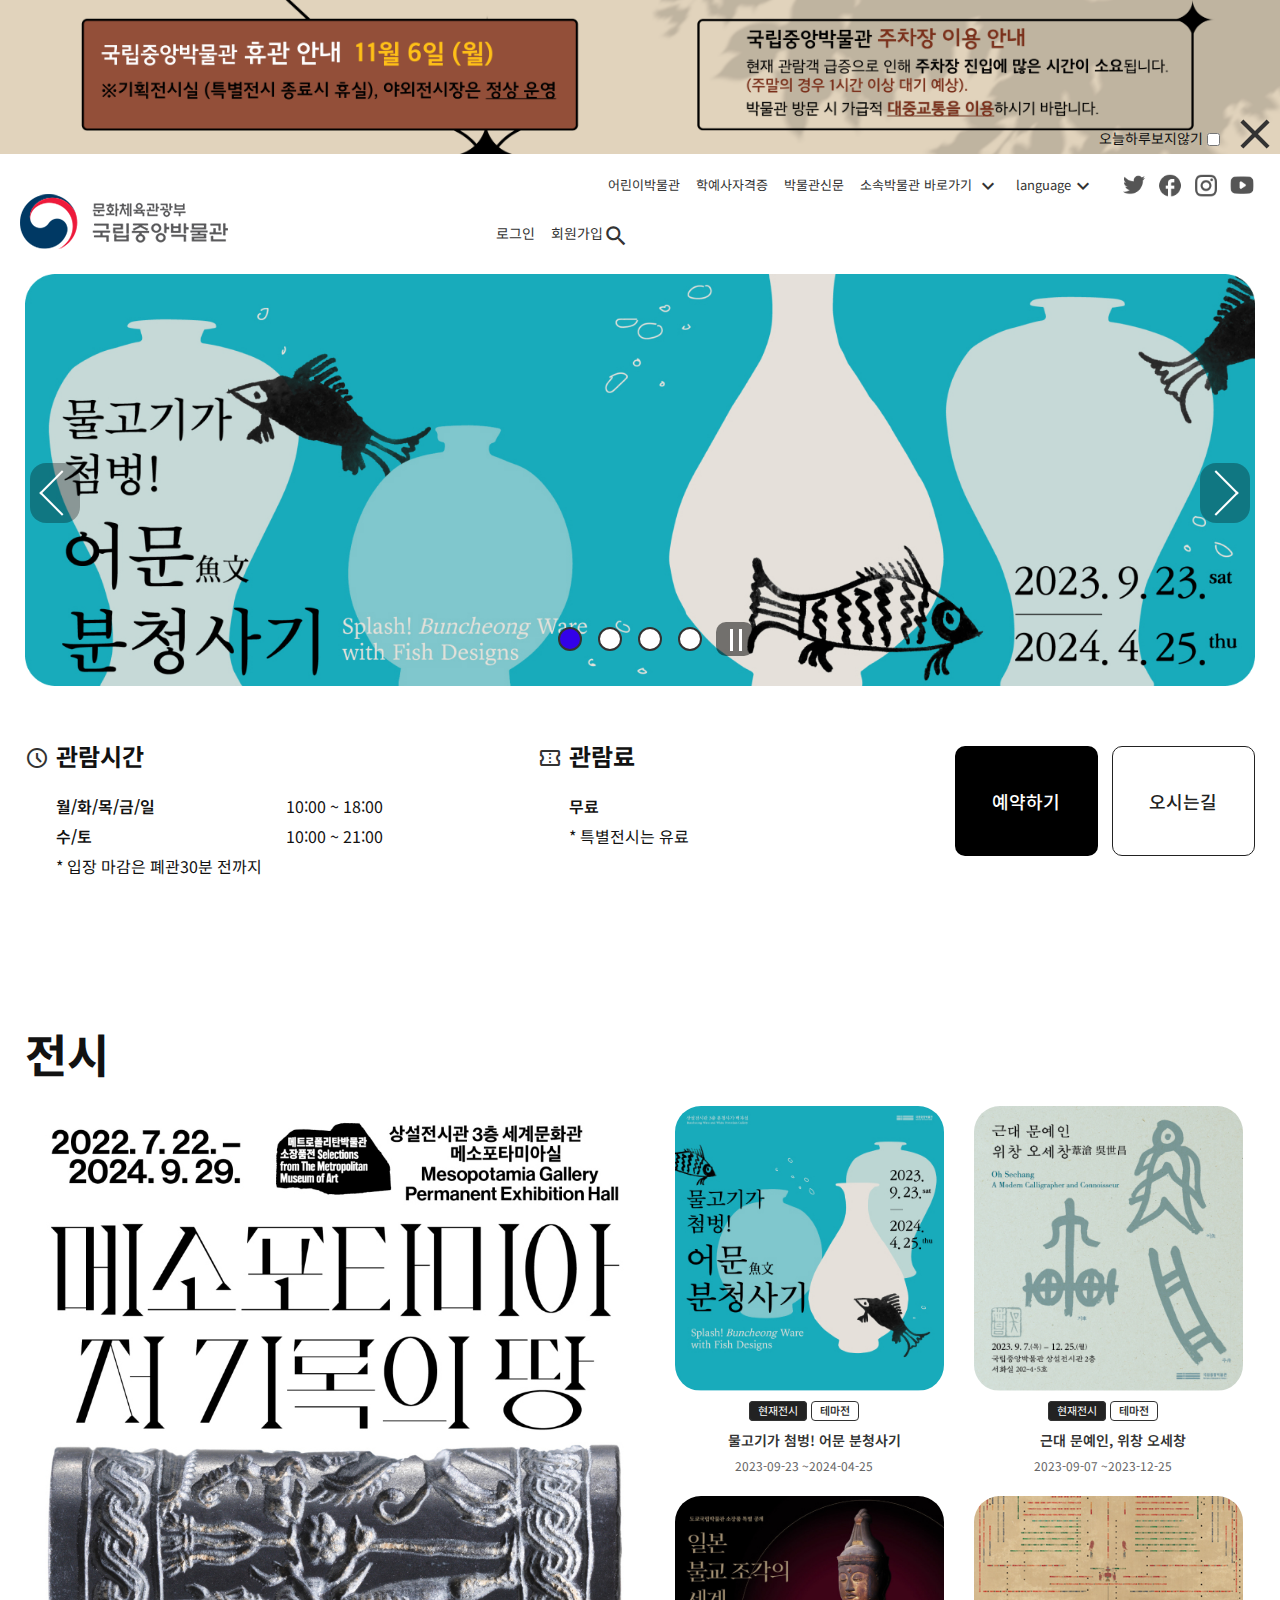
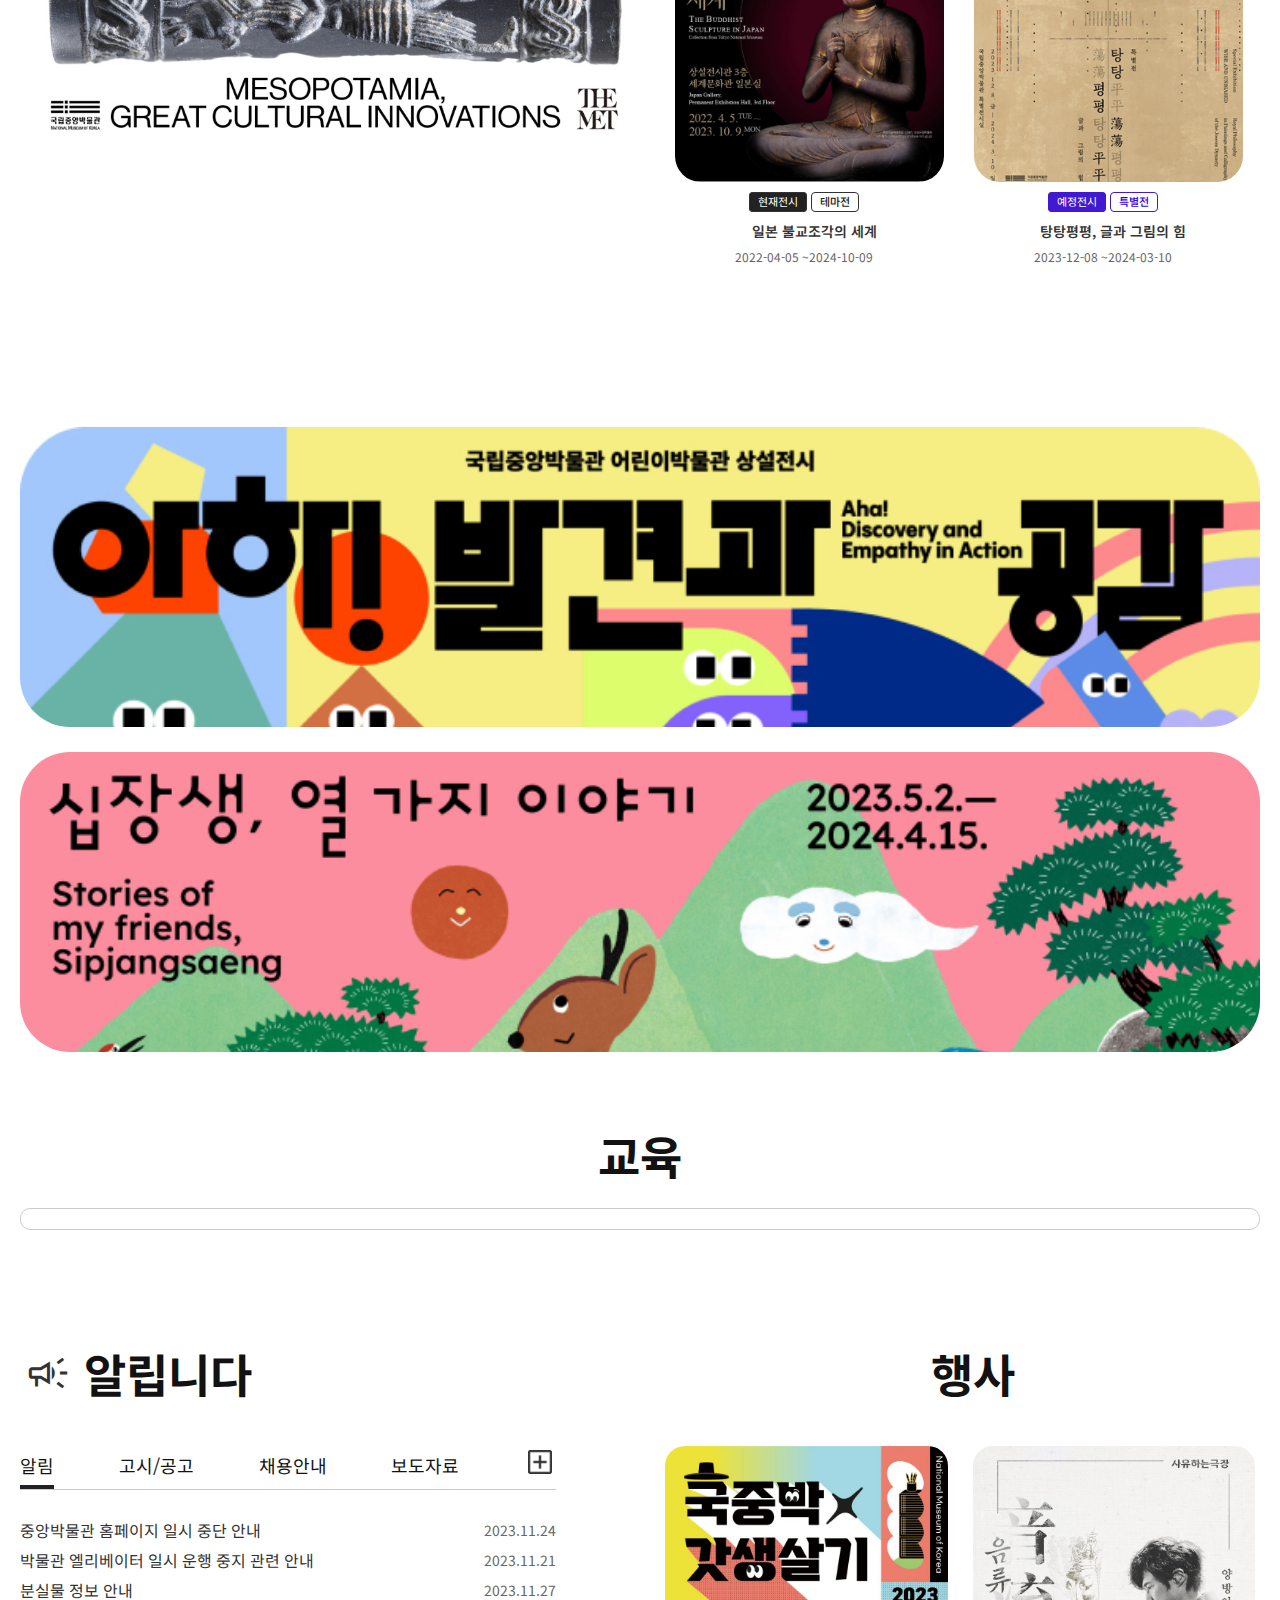
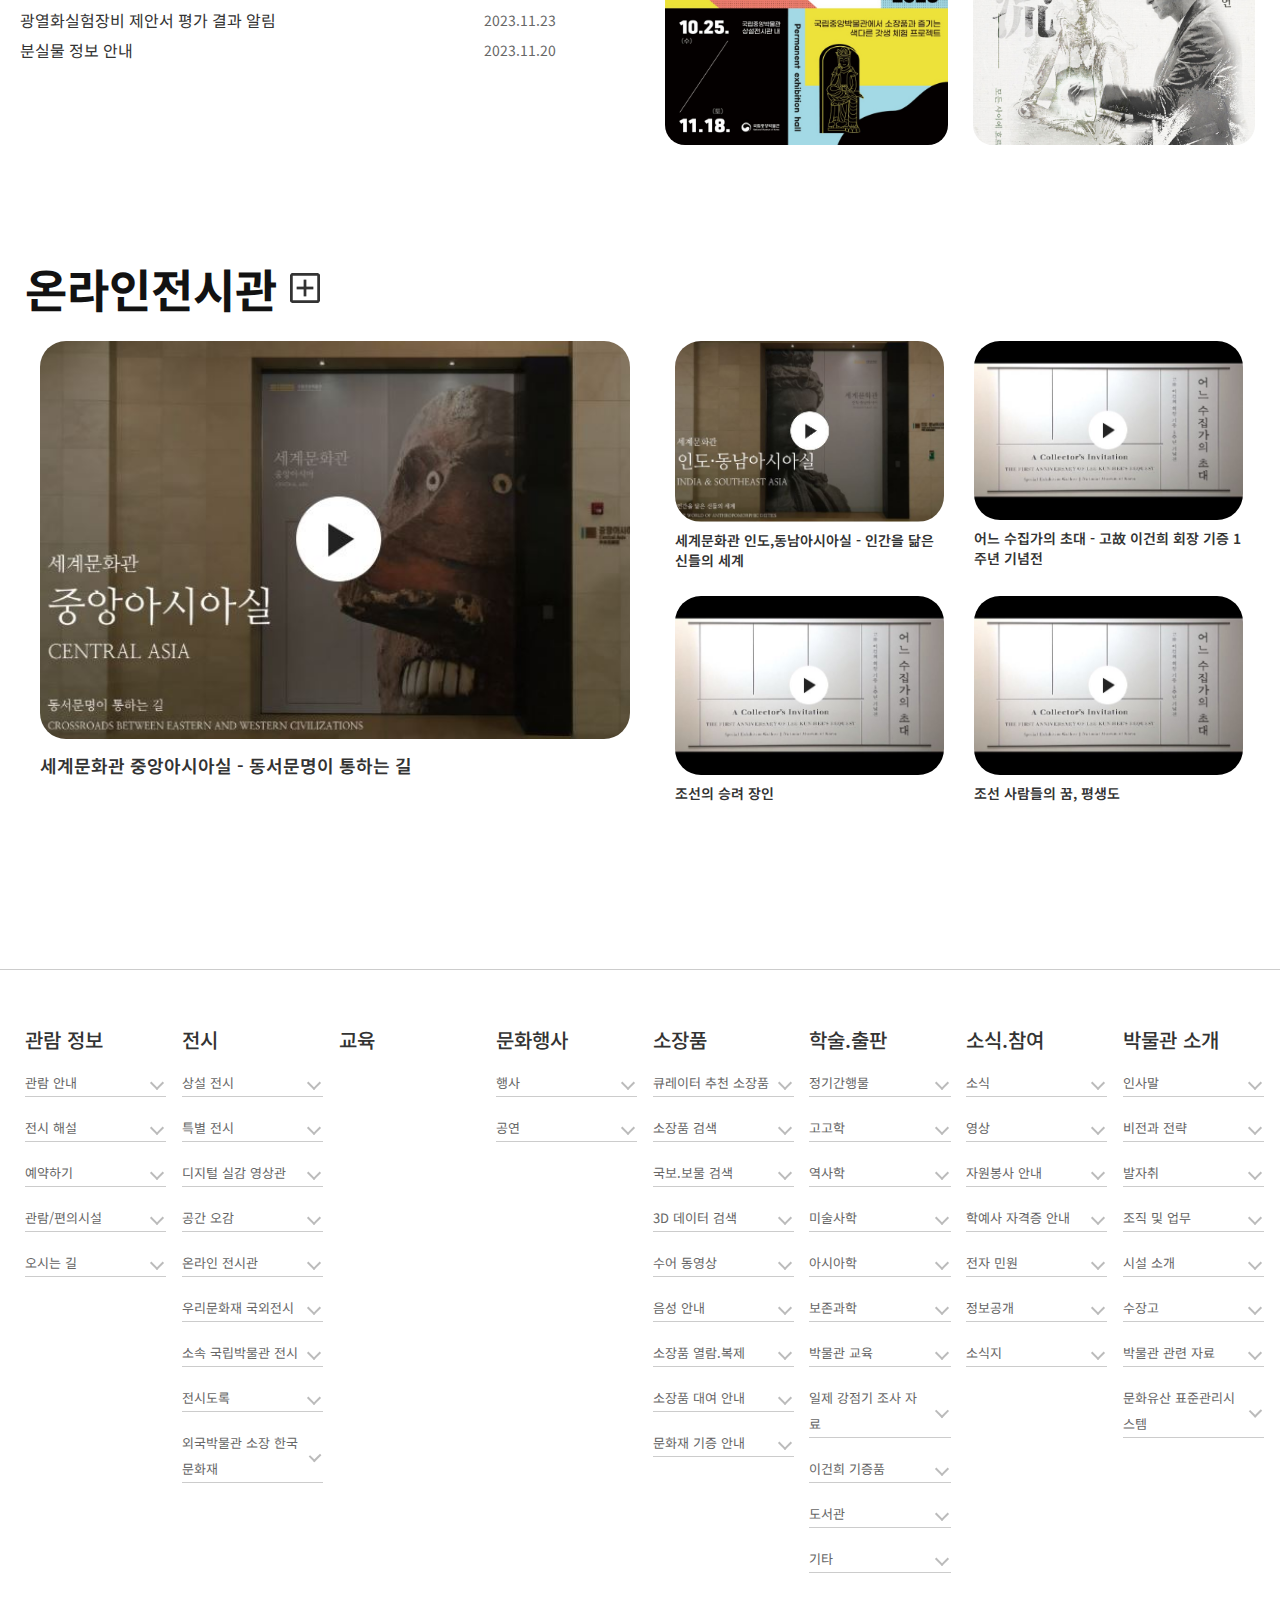
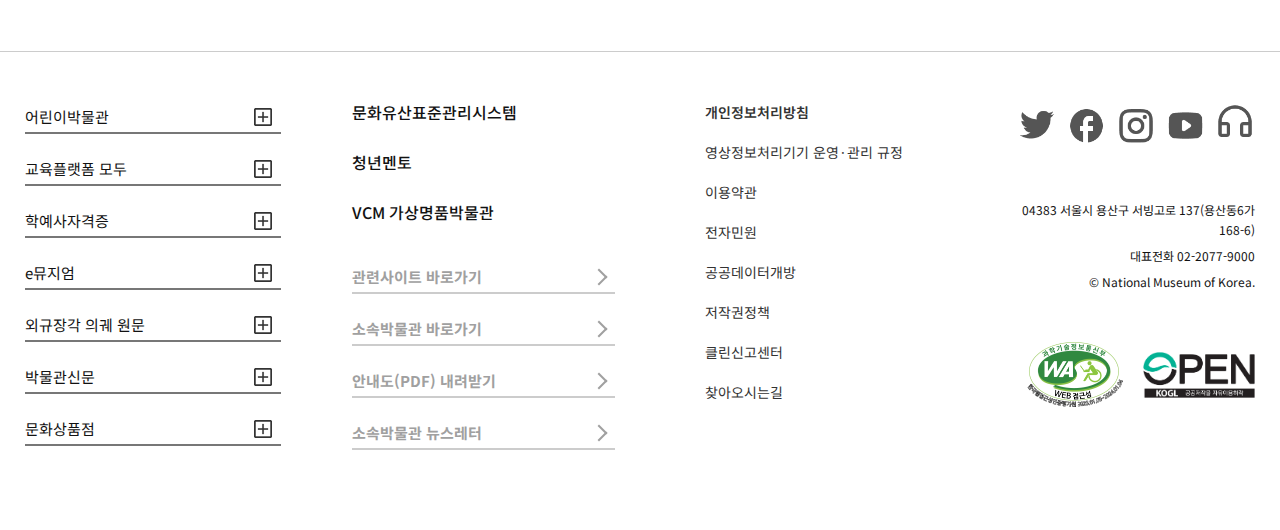
==== index.html @ 32ac2783 "Start project" ====
<!DOCTYPE html>
<html lang="ko">
<head>
    <meta charset="UTF-8">
    <meta name="viewport" content="width=device-width, initial-scale=1.0">
    <title>국립중앙박물관</title>
    <link rel="preconnect" href="https://fonts.googleapis.com">
    <link rel="preconnect" href="https://fonts.gstatic.com" crossorigin>
    <link href="https://fonts.googleapis.com/css2?family=Noto+Sans+KR:wght@400;500;600;700;800&display=swap" rel="stylesheet">
    <link href="https://fonts.googleapis.com/css?family=Material+Icons|Material+Icons+Outlined|Material+Icons+Two+Tone|Material+Icons+Round|Material+Icons+Sharp" rel="stylesheet">
    <link rel="stylesheet" href="https://fonts.googleapis.com/css2?family=Material+Symbols+Outlined:opsz,wght,FILL,GRAD@20..48,100..700,0..1,-50..200" />
    <link rel="stylesheet" href="css/base.css">
    <link rel="stylesheet" href="css/slick.css">
    <link rel="stylesheet" href="css/main.css">
</head>
<body>
    <div id="wrap">
        <section id="topBn">
            <div class="topBnIn">
                <div class="tbImg">
                    <p class="mo"><img src="img/Topbn_m.jpg" alt=""></p>
                    <p class="pc"><img src="img/topbn_web.png" alt=""></p>
                </div>
                <div class="tbClose">
                    <div class="check">
                        <label for="nomore">오늘하루보지않기</label>
                        <input type="checkbox" id="nomore">
                    </div>
                    <p class="material-icons">close</p>
                </div>
            </div>
        </section>
        <header id="header">
            <section class="subgnb">
                <div class="submenu">
                    <div><a href="">어린이박물관</a></div>
                    <div><a href="">학예사자격증</a></div>
                    <div><a href="">박물관신문</a></div>
                    <div><a href="">소속박물관 바로가기
                        <span class="material-icons">expand_more</span></a></div>
                    <div><a href="">language<span class="material-icons">expand_more</span></a></div>
                    <div class="h_sns">
                        <p class="twit">twitter</p>
                        <p class="face">facebook</p>
                        <p class="insta">instagram</p>
                        <p class="you">youtube</p>
                    </div>
                </div>
            </section>
            <section class="head1">
                <div class="h_logo"><a href="">문화체육관광부 국립중앙박물관</a></div>
                <div class="h1_right">
                    <nav class="gnb">
                        <div class="gnb_in"></div>
                    </nav>
                    <div class="member">
                        <p class="logIn"><a href="">로그인</a></p>
                        <p class="signIn"><a href="">회원가입</a></p>
                    </div>
                    <div class="h_search">
                        <p class="material-icons">search</p>
                    </div>
                    <div class="allMenu"><p class="material-icons">menu</p></div>
                    <div id="mo_side">
                        <div class="mo_side_in">
                            <div class="mo_side_row1">
                                <div class="mo_side_lang">
                                    <div class="lang">Language</div>
                                    <div class="langList">
                                        <p class="en">English</p>
                                        <p class="jp">日本語</p>
                                        <p class="ch">中文</p>
                                    </div>
                                </div>
                                <div class="mo_side_close"><p class="material-icons">close</p></div>
                            </div>
                            
                            <div class="mo_side_login">
                                <div class="login"><a href="">로그인</a></div>
                                <div>
                                    <p class="signUp"><a href="">회원가입</a></p>
                                    <p class="reserve"><a href="">예약하기</a></p>
                                </div>
                            </div>
                            <div class="mo_side_quick">
                                <ul>
                                    <li><a href=""><span class="material-symbols-outlined">
                                        qr_code_scanner
                                        </span>예약현황</a></li>
                                    <li><a href=""><span class="material-symbols-outlined">
                                        location_on
                                        </span>오시는길</a></li>
                                    <li><a href=""><span class="material-symbols-outlined">
                                        wc
                                        </span>편의시설</a></li>
                                    <li><a href=""><span class="material-symbols-outlined">
                                        picture_as_pdf
                                        </span>안내도(PDF) 내려받기</a></li>
                                    <li><a href=""><span class="material-symbols-outlined">
                                        child_care
                                        </span>어린이박물관</a></li>
                                </ul>
                            </div>
                            <div class="mo_side_gnb"></div>
                        </div>
                    </div>
                </div>
            </section>
        </header>
        <main id="main">
            <section class="main1">
                <div class="mainslide_wrap">
                    <div class="mainslide">
                        <div class="msPhoto">
                            <p class="pc"><img src="img/mainslide_pc.jpg" alt=""></p>
                            <p class="mo"><img src="img/mainslide_m.jpg" alt=""></p>
                        </div>
                    </div>
                    <div class="mainslide">
                        <div class="msPhoto">
                            <p class="pc"><img src="img/mainslide_pc.jpg" alt=""></p>
                            <p class="mo"><img src="img/mainslide2_m.jpg" alt=""></p>
                        </div>
                    </div>
                    <div class="mainslide">
                        <div class="msPhoto">
                            <p class="pc"><img src="img/mainslide_pc.jpg" alt=""></p>
                            <p class="mo"><img src="img/mainslide3_m.jpg" alt=""></p>
                        </div>
                    </div>
                    <div class="mainslide">
                        <div class="msPhoto">
                            <p class="pc"><img src="img/mainslide_pc.jpg" alt=""></p>
                            <p class="mo"><img src="img/mainslide4_m.jpg" alt=""></p>
                        </div>
                    </div>
                </div>
                <div class="arrow">
                    <p class="ms_prev"></p>
                    <p class="ms_next"></p>
                </div>
                <div class="ms_btn">
                    <div class="msdots"></div>
                    <p class="play"><span class="hide">play</span></p>
                    <p class="stop"><span class="hide">stop</span></p>
                </div>
            </section>
            <section class="main2">
                 <div class="m2In">
                    <div class="m2txt">
                        <div class="m21">
                            <h3><span class="material-symbols-outlined">schedule</span> 관람시간</h3>
                            <div class="m21txt">
                                <div class="time1">
                                    <p class="m2Bold">월/화/목/금/일</p>
                                    <p>10:00 ~ 18:00</p>
                                </div>
                                <div class="time2">
                                    <p class="m2Bold">수/토</p>
                                    <p>10:00 ~ 21:00</p>
                                </div>
                                <div class="time3">
                                    * 입장 마감은 폐관30분 전까지
                                </div>
                            </div>
                        </div>
                        <div class="m22">
                            <h3 class="fee"><span class="material-symbols-outlined">confirmation_number</span> 관람료</h3>
                            <div class="m22txt">
                                <p class="m2Bold">무료</p>
                                <p>* 특별전시는 유료</p></div>
                        </div>
                    </div>
                    <div class="m2Btn">
                        <p class="btnBl">예약하기</p>
                        <p class="btnWh">오시는길</p>
                    </div>
                 </div>
            </section>  
            <section class="main3">
                <div class="m3In">
                    <div class="m3Title titlePager">
                        <h2 class="mainTitle">전시</h2>
                        <div class="mainPager">
                            <p class="prev">이전</p>
                            <p class="stop pause"><span class="hide">stop</span></p>
                            <p class="play"><span class="hide">play</span></p>
                            <p class="next">다음</p>
                        </div>
                    </div>
                    <div class="m3List mainList">
                        <div class="listLeft"><a href="">
                            <p class="listPhoto"><img src="img/main03_1.jpg" alt=""></p>
                            <div class="m3txt">
                                <p class="m3tag">
                                    <span class="bl">현재전시</span>
                                    <span class="wh">테마전</span>
                                </p>
                                <p class="listname">메소포타미아, 저 기록의 땅</p>
                                <p class="date">2022-07-22 ~2024-09-29</p>
                            </div>
                        </a></div>
                        <div class="m3_mo_list slickList">
                            <div class="m3_01"><a href="">
                                <p class="listPhoto"><img src="img/main03_1.jpg" alt=""></p>
                                <div class="m3txt">
                                    <p class="m3tag">
                                        <span class="bl">현재전시</span>
                                        <span class="wh">테마전</span>
                                    </p>
                                    <p class="listname">메소포타미아, 저 기록의 땅</p>
                                    <p class="date">2022-07-22 ~2024-09-29</p>
                                </div>
                            </a></div>
                            <div class="m3_02"><a href="">
                                <p class="listPhoto"><img src="img/main03_2.jpg" alt=""></p>
                                <div class="m3txt">
                                    <p class="m3tag">
                                        <span class="bl">현재전시</span>
                                        <span class="wh">테마전</span></p>
                                    <p class="listname">물고기가 첨벙! 어문 분청사기</p>
                                    <p class="date">2023-09-23 ~2024-04-25</p>
                                </div>
                            </a></div>
                            <div class="m3_03"><a href="">
                                <p class="listPhoto"><img src="img/main03_3.jpg" alt=""></p>
                                <div class="m3txt">
                                    <p class="m3tag">
                                        <span class="bl">현재전시</span>
                                        <span class="wh">테마전</span></p> 
                                    <p class="listname">근대 문예인, 위창 오세창</p>
                                    <p class="date">2023-09-07 ~2023-12-25</p>
                                </div>
                            </a></div>
                            <div class="m3_04"><a href="">
                                <p class="listPhoto"><img src="img/main03_4.jpg" alt=""></p>
                                <div class="m3txt">
                                    <p class="m3tag">
                                        <span class="bl">현재전시</span>
                                        <span class="wh">테마전</span></p> 
                                    <p class="listname">일본 불교조각의 세계</p>
                                    <p class="date">2022-04-05 ~2024-10-09</p>
                                </div>
                            </a></div>
                            <div class="m3_05"><a href="">
                                <p class="listPhoto"><img src="img/main03_5.jpg" alt=""></p>
                                <div class="m3txt">
                                    <p class="m3tag">
                                        <span class="pur">예정전시</span>
                                        <span class="wh_pur">특별전</span></p> 
                                    <p class="listname">탕탕평평, 글과 그림의 힘</p>
                                    <p class="date">2023-12-08 ~2024-03-10</p>
                                </div>
                            </a></div>
                        </div>
                        <div class="webList">
                            <div class="m3_01 list01"><a href="">
                                <p class="listPhoto"><img src="img/main03_1.jpg" alt=""></p>
                                <div class="m3txt">
                                    <p class="m3tag">
                                        <span class="bl">현재전시</span>
                                        <span class="wh">테마전</span>
                                    </p>
                                    <p class="listname">메소포타미아, 저 기록의 땅</p>
                                    <p class="date">2022-07-22 ~2024-09-29</p>
                                </div>
                            </a></div>
                            <div class="m3_02 list02"><a href="">
                                <p class="listPhoto"><img src="img/main03_2.jpg" alt=""></p>
                                <div class="m3txt">
                                    <p class="m3tag">
                                        <span class="bl">현재전시</span>
                                        <span class="wh">테마전</span></p>
                                    <p class="listname">물고기가 첨벙! 어문 분청사기</p>
                                    <p class="date">2023-09-23 ~2024-04-25</p>
                                </div>
                            </a></div>
                            <div class="m3_03 list03"><a href="">
                                <p class="listPhoto"><img src="img/main03_3.jpg" alt=""></p>
                                <div class="m3txt">
                                    <p class="m3tag">
                                        <span class="bl">현재전시</span>
                                        <span class="wh">테마전</span></p> 
                                    <p class="listname">근대 문예인, 위창 오세창</p>
                                    <p class="date">2023-09-07 ~2023-12-25</p>
                                </div>
                            </a></div>
                            <div class="m3_04 list04"><a href="">
                                <p class="listPhoto"><img src="img/main03_4.jpg" alt=""></p>
                                <div class="m3txt">
                                    <p class="m3tag">
                                        <span class="bl">현재전시</span>
                                        <span class="wh">테마전</span></p> 
                                    <p class="listname">일본 불교조각의 세계</p>
                                    <p class="date">2022-04-05 ~2024-10-09</p>
                                </div>
                            </a></div>
                            <div class="m3_05 list05"><a href="">
                                <p class="listPhoto"><img src="img/main03_5.jpg" alt=""></p>
                                <div class="m3txt">
                                    <p class="m3tag">
                                        <span class="pur">예정전시</span>
                                        <span class="wh_pur">특별전</span></p> 
                                    <p class="listname">탕탕평평, 글과 그림의 힘</p>
                                    <p class="date">2023-12-08 ~2024-03-10</p>
                                </div>
                            </a></div>
                        </div>
                    </div>
                </div>
            </section>
            <section class="main4">
                <div class="m4In">
                    <div class="m4Bn">
                        <p class="bn1"><img src="img/main04_bn1.jpg" alt=""></p>
                        <p class="bn2"><img src="img/main04_bn2.jpg" alt=""></p>
                    </div>
                    <div class="m4Edu">
                        <div class="mainTitle">교육</div>
                        <div class="eduPhoto">
                            <p class="mo"><img src="img/main04_edu_m.jpg" alt=""></p>
                            <p class="pc"><img src="img/main04_edu_m.jpg" alt=""></p>
                        </div>
                    </div>
                </div>
            </section>
            <section class="main5">
                <div class="m5In">
                    <div class="m51">
                        <h2 class="mainTitle"><span class="material-symbols-outlined">campaign</span>
                        알립니다</h2>
                        <div class="noti">
                            <div class="m51Cate">
                                <ul>
                                    <li class="cate active">알림</li>
                                    <li class="cate">고시/공고</li>
                                    <li class="cate">채용안내</li>
                                    <li class="cate">보도자료</li>
                                    <li class="more"><a href="">더보기</a></li>
                                </ul>
                            </div>
                            <div class="m51List">
                                <ul>
                                    <li><a href="">
                                        <p class="listTitle">중앙박물관 홈페이지 일시 중단 안내</p>
                                        <p class="date">2023.11.24</p>
                                    </a></li>
                                    <li><a href="">
                                        <p class="listTitle">박물관 엘리베이터 일시 운행 중지 관련 안내</p>
                                        <p class="date">2023.11.21</p>
                                    </a></li>
                                    <li><a href="">
                                        <p class="listTitle">분실물 정보 안내</p>
                                        <p class="date">2023.11.27</p>
                                    </a></li>
                                    <li><a href="">
                                        <p class="listTitle">광열화실험장비 제안서 평가 결과 알림</p>
                                        <p class="date">2023.11.23</p>
                                    </a></li>
                                    <li><a href="">
                                        <p class="listTitle">분실물 정보 안내</p>
                                        <p class="date">2023.11.20</p>
                                    </a></li>
                                </ul>
                            </div>
                        </div>
                    </div>
                    <div class="m52">
                        <h2 class="mainTitle">행사</h2>
                        <div class="m5Event">
                            <p><img src="img/main05_2_1.jpg" alt=""></p>
                            <p class="eventMore"><img src="img/main05_2_2.jpg" alt=""></p>
                        </div>
                    </div>
                </div>
            </section>
            <section class="main6">
                <div class="m6In">
                    <div class="titlePager">
                        <div class="box1">
                            <h2 class="mainTitle">온라인전시관</h2>
                            <div class="more"><a href="">더보기</a></div>
                        </div>
                        <div class="mainPager">
                            <p class="prev">이전</p>
                            <p class="stop pause"><span class="hide">stop</span></p>
                            <p class="play"><span class="hide">play</span></p>
                            <p class="next">다음</p>
                        </div>
                    </div>
                    <div class="mainList">
                        <div class="listLeft"><a href="">
                            <p class="listPhoto"><img src="img/main06_01.jpg" alt=""></p>
                            <div class="m6txt">
                                <p class="listname">세계문화관 중앙아시아실 - 동서문명이 통하는 길</p>
                            </div>
                        </a></div>
                        <div class="slickList">
                            <div class="m6_01 list01"><a href="">
                                <p class="listPhoto"><img src="img/main06_01.jpg" alt=""></p>
                                <div class="m6txt">
                                    <p class="listname">세계문화관 중앙아시아실 - 동서문명이 통하는 길</p>
                                </div>
                            </a></div>
                            <div class="m6_02 list02"><a href="">
                                <p class="listPhoto"><img src="img/main06_02.jpg" alt=""></p>
                                <div class="m6txt">
                                    <p class="listname">세계문화관 인도,동남아시아실 - 인간을 닮은 신들의 세계</p>
                                </div>
                            </a></div>
                            <div class="m6_03 list03"><a href="">
                                <p class="listPhoto"><img src="img/main06_03.jpg" alt=""></p>
                                <div class="m6txt">
                                    <p class="listname">어느 수집가의 초대 - 고故 이건희 회장 기증 1주년 기념전</p>
                                </div>
                            </a></div>
                            <div class="m6_04 list04"><a href="">
                                <p class="listPhoto"><img src="img/main06_03.jpg" alt=""></p>
                                <div class="m6txt">
                                    <p class="listname">조선의 승려 장인</p>
                                </div>
                            </a></div>
                            <div class="m6_05 list05"><a href="">
                                <p class="listPhoto"><img src="img/main06_03.jpg" alt=""></p>
                                <div class="m6txt">
                                    <p class="listname">조선 사람들의 꿈, 평생도</p>
                                </div>
                            </a></div>
                        </div>
                        <div class="webList">
                                <div class="m6_01 list01"><a href="">
                                    <p class="listPhoto"><img src="img/main06_01.jpg" alt=""></p>
                                    <div class="m6txt">
                                        <p class="listname">세계문화관 중앙아시아실 - 동서문명이 통하는 길</p>
                                    </div>
                                </a></div>
                                <div class="m6_02 list02"><a href="">
                                    <p class="listPhoto"><img src="img/main06_02.jpg" alt=""></p>
                                    <div class="m6txt">
                                        <p class="listname">세계문화관 인도,동남아시아실 - 인간을 닮은 신들의 세계</p>
                                    </div>
                                </a></div>
                                <div class="m6_03 list03"><a href="">
                                    <p class="listPhoto"><img src="img/main06_03.jpg" alt=""></p>
                                    <div class="m6txt">
                                        <p class="listname">어느 수집가의 초대 - 고故 이건희 회장 기증 1주년 기념전</p>
                                    </div>
                                </a></div>
                                <div class="m6_04 list04"><a href="">
                                    <p class="listPhoto"><img src="img/main06_03.jpg" alt=""></p>
                                    <div class="m6txt">
                                        <p class="listname">조선의 승려 장인</p>
                                    </div>
                                </a></div>
                                <div class="m6_05 list05"><a href="">
                                    <p class="listPhoto"><img src="img/main06_03.jpg" alt=""></p>
                                    <div class="m6txt">
                                        <p class="listname">조선 사람들의 꿈, 평생도</p>
                                    </div>
                                </a></div>
                        </div>
                    </div>
                </div>
            </section>
        </main>
        
        <footer id="footer">
            <div class="f_in">
                <section class="f_gnb">
                    <ul>
                        <li class="d1">
                            <a href="" class="a1">관람 정보</a>
                            <div class="d2">
                                <ul>
                                    <li><a href="">관람 안내</a></li>
                                    <li><a href="">전시 해설</a></li>
                                    <li><a href="">예약하기</a></li>
                                    <li><a href="">관람/편의시설</a></li>
                                    <li><a href="">오시는 길</a></li>
                                </ul>
                            </div>
                        </li>
                        <li class="d1">
                            <a href="" class="a1">전시</a>
                            <div class="d2">
                                <ul>
                                    <li><a href="">상설 전시</a></li>
                                    <li><a href="">특별 전시</a></li>
                                    <li><a href="">디지털 실감 영상관</a></li>
                                    <li><a href="">공간 오감</a></li>
                                    <li><a href="">온라인 전시관</a></li>
                                    <li><a href="">우리문화재 국외전시</a></li>
                                    <li><a href="">소속 국립박물관 전시</a></li>
                                    <li><a href="">전시도록</a></li>
                                    <li><a href="">외국박물관 소장 한국문화재</a></li>
                                </ul>
                            </div>
                        </li>
                        <li class="d1">
                            <a href="" >교육</a>
                        </li>
                        <li class="d1">
                            <a href="" class="a1">문화행사</a>
                            <div class="d2">
                                <ul>
                                    <li><a href="">행사</a></li>
                                    <li><a href="">공연</a></li>
                                </ul>
                            </div>
                        </li>
                        <li class="d1">
                            <a href="" class="a1">소장품</a>
                            <div class="d2">
                                <ul>
                                    <li><a href="">큐레이터 추천 소장품</a></li>
                                    <li><a href="">소장품 검색</a></li>
                                    <li><a href="">국보.보물 검색</a></li>
                                    <li><a href="">3D 데이터 검색</a></li>
                                    <li><a href="">수어 동영상</a></li>
                                    <li><a href="">음성 안내</a></li>
                                    <li><a href="">소장품 열람.복제</a></li>
                                    <li><a href="">소장품 대여 안내</a></li>
                                    <li><a href="">문화재 기증 안내</a></li>
                                </ul>
                            </div>
                        </li>
                        <li class="d1">
                            <a href="" class="a1">학술.출판</a>
                            <div class="d2">
                                <ul>
                                    <li><a href="">정기간행물</a></li>
                                    <li><a href="">고고학</a></li>
                                    <li><a href="">역사학</a></li>
                                    <li><a href="">미술사학</a></li>
                                    <li><a href="">아시아학</a></li>
                                    <li><a href="">보존과학</a></li>
                                    <li><a href="">박물관 교육</a></li>
                                    <li><a href="">일제 강점기 조사 자료</a></li>
                                    <li><a href="">이건희 기증품</a></li>
                                    <li><a href="">도서관</a></li>
                                    <li><a href="">기타</a></li>
                                </ul>
                            </div>
                        </li>
                        <li class="d1">
                            <a href="" class="a1">소식.참여</a>
                            <div class="d2">
                                <ul>
                                    <li><a href="">소식</a></li>
                                    <li><a href="">영상</a></li>
                                    <li><a href="">자원봉사 안내</a></li>
                                    <li><a href="">학예사 자격증 안내</a></li>
                                    <li><a href="">전자 민원</a></li>
                                    <li><a href="">정보공개</a></li>
                                    <li><a href="">소식지</a></li>
                                </ul>
                            </div>
                        </li>
                        <li class="d1">
                            <a href="" class="a1">박물관 소개</a>
                            <div class="d2">
                                <ul>
                                    <li><a href="">인사말</a></li>
                                    <li><a href="">비전과 전략</a></li>
                                    <li><a href="">발자취</a></li>
                                    <li><a href="">조직 및 업무</a></li>
                                    <li><a href="">시설 소개</a></li>
                                    <li><a href="">수장고</a></li>
                                    <li><a href="">박물관 관련 자료</a></li>
                                    <li><a href="">문화유산 표준관리시스템</a></li>
                                </ul>
                            </div>
                        </li>
                    </ul>
                </section>
                <div class="f_line"></div>
                <section class="f_bottom">
                    <div class="f_otherSite mobile">
                        <p>어린이박물관</p>
                        <p>교육플랫폼 모두</p>
                        <p>학예사자격증</p>
                        <p>e뮤지엄</p>
                        <p>외규장각 의궤 원문</p>
                        <p>박물관신문</p>
                        <p>문화상품점</p>
                    </div>
                    <div class="fb1">
                        <div class="f_otherSite pc">
                            <p>어린이박물관</p>
                            <p>교육플랫폼 모두</p>
                            <p>학예사자격증</p>
                            <p>e뮤지엄</p>
                            <p>외규장각 의궤 원문</p>
                            <p>박물관신문</p>
                            <p>문화상품점</p>
                        </div>
                        <div class="fq">
                            <div class="f_quick1">
                                <p>문화유산표준관리시스템</p>
                                <p>청년멘토</p>
                                <p>VCM 가상명품박물관</p>
                            </div>
                            <div class="f_quick2">
                                <div class="q1">
                                    <h3>관련사이트 바로가기</h3>
                                </div>
                                <div class="q2">
                                    <h3>소속박물관 바로가기</h3>
                                </div>
                                <div class="q3">
                                    <h3>안내도(PDF) 내려받기</h3>
                                </div>
                                <div class="q4">
                                    <h3>소속박물관 뉴스레터</h3>
                                </div>
                            </div>
                        </div>
                    </div>
                    <div class="fb2">
                        <div class="f_policy">
                            <p><a href="">개인정보처리방침</a></p>
                            <p><a href="">영상정보처리기기 운영·관리 규정</a></p>
                            <p><a href="">이용약관</a></p>
                            <p><a href="">전자민원</a></p>
                            <p><a href="">공공데이터개방</a></p>
                            <p><a href="">저작권정책</a></p>
                            <p><a href="">클린신고센터</a></p>
                            <p><a href="">찾아오시는길</a></p>
                        </div>
                        <div class="f_icon">
                            <div class="f_sns">
                                <p class="twit">twitter</p>
                                <p class="face">facebook</p>
                                <p class="insta">instagram</p>
                                <p class="youtube">youtube</p>
                                <p class="audio">audio clip</p>
                            </div>
                            <div class="f_info">
                                <p class="address">04383 서울시 용산구 서빙고로 137(용산동6가 168-6)</p>
                                <p class="callNum">대표전화 02-2077-9000</p>
                                <p>&copy; National Museum of Korea.</p>
                            </div>
                            <div class="f_logo">
                                <p class="fl1"><a href="">정보통신접근성 품질인증서</a></p>
                                <p class="fl2"><a href="">공공누리</a></p>
                            </div>
                        </div>
                    </div>
                </section>
            </div>
        </footer>
    </div>
    <script src="https://ajax.googleapis.com/ajax/libs/jquery/1.12.4/jquery.min.js"></script>
    <script src="js/slick.min.js"></script>
    <script src="js/main.js"></script>
</body>
</html>
---- css/base.css ----
@charset "utf-8";
/* base.css */

*{
    margin: 0;
    padding: 0;
}
body{
    font-family: 'Noto Sans KR', sans-serif;
    font-size: 14px;
    line-height: 20px;
    color: #121212;
}
ul, ol{
    list-style: none;
}
a{
    text-decoration: none;
}
img{
    vertical-align: top;
}
input{
    vertical-align: top;
    font-family: 'Noto Sans KR', sans-serif;
}
button{
    border: 0;
    background-color: transparent;
    vertical-align: top;
    cursor: pointer;
    font-family: 'Noto Sans KR', sans-serif;
}
.material-icons, .material-symbols-outlined{
    color: #333;
    vertical-align: top;
}
---- css/main.css ----
@charset "utf-8";
/* main.css */
.hide{
    display: block;
    text-indent: -9999px;
}

#wrap{
    width: 100%;
}

/* 모바일 최상단 */
#topBn{
    overflow: hidden;
}
.topBnIn{
    position: relative;
    margin: 0 auto;
}
.tbImg img{
    width: 100%;
    min-height: 340px;
    object-fit: cover;
}
.tbImg .pc{
    display: none;
}
.tbClose{
    position: absolute;
    bottom: 0;
    right: 1%;
    display: flex;
    align-items: center;
}
.tbClose p{
    margin-left: 10px;
    font-size: 50px;
    line-height: 0.8em;
    cursor: pointer;
}
#nomore{
    margin-top: 5px;
}
/* 모바일 헤더 */
#header{
    position: relative;
    height: 90px;
}
.head1{
    display: flex;
    justify-content: space-between;
    align-items: center; 
    padding: 20px 20px 0 20px;
}
.h1_right{
    display: flex;
    align-items: flex-start;
}
.gnb, .member, .subgnb{
    display: none;
}
.h_logo a{
    display: block;
    width: 171px;
    height: 48px;
    text-indent: -9999px;
    background-image: url(../img/h_logo.png);
    background-size: 100% auto;
    background-repeat: no-repeat;
}
.head1_right{
    display: flex;
}
.allMenu{
    margin-left: 10px;
}
.allMenu p{
    font-size: 24px;
}
/* 모바일 사이드 메뉴 시작 */
#mo_side{
    position: fixed;
    top: 0;
    left: 100%;
    width: 100%;
    height: 100%;
    z-index: 500;
    background-color: rgba(2, 2, 2, 0.5);
}
.mo_side_in{
    position: relative;
    padding: 0 20px;
    background-color: #fff;
}
/* 모바일 사이드 메뉴 언어선택 */
.mo_side_row1{
    display: flex;
    justify-content: space-between;
    align-items: top;
}
.mo_side_lang{
    margin-bottom: 30px;
}
.mo_side_lang .lang{
    display: inline-block;
    padding: 10px 6px 8px 0;
    font-size: 16px;
    font-weight: 500;
    color: #555;
    border-bottom: 2px solid #777;
}
.mo_side_lang .lang::after{
    content: "";
    display: inline-block;
    width: 8px;
    height: 8px;
    vertical-align: top;
    margin-left: 16px;
    margin-top: 6px;
    border-bottom: 2px solid #666;
    border-left: 2px solid #666;
    transform: rotate(-45deg);
}
.langList{
    display: none;
}
.mo_side_close{
    width: 34px;
    height: 34px;
    margin-top: 10px;
}

.mo_side_close p{
    font-size: 34px;
    cursor: pointer;
}
.mo_side_login{
    display: flex;
    justify-content: space-between;padding-bottom: 10px;
    margin-bottom: 10px;
}
.mo_side_login .login a{
    font-size: 26px;
    font-weight: 500;
    color: #222;
}
.mo_side_login > div:last-child{
    display: flex;
}
.mo_side_login > div:last-child p{
    margin-left: 10px;
}
.mo_side_login > div:last-child p a{
    color: #222;
    font-size: 18px;
}
.mo_side_quick{
    padding: 10px 0;
    margin-bottom: 20px;
    border-top: 1px solid #888;
    border-bottom: 1px solid #888;
    background-color: #eee;
}
.mo_side_quick > ul{
    display: flex;
    flex-wrap: wrap;
    justify-content: space-between;
    box-sizing: border-box;
    padding: 0 6px;
}
.mo_side_quick > ul > li{
    width: 48%;
}
.mo_side_quick > ul > li a{
    display: block;
    padding: 10px 0;
    font-size: 13px;
    letter-spacing: -1px;
    color: #222;
}
.mo_side_quick > ul > li a span{
    margin-right: 8px;
    font-size: 24px;
}

/* 모바일 사이드 gnb */
.mo_side_gnb > ul > li{
    margin-bottom: 20px;
}
.mo_side_gnb .d1{
    margin-bottom: 16px;
    padding-bottom: 8px;
    border-bottom: 1px solid #ccc;
}
.mo_side_gnb .d1 > a {
    display: flex;
    justify-content: space-between;
    padding: 10px 0 16px 0;
    font-size: 22px;
    font-weight: 500;
    color: #333;
}
.mo_side_gnb .d1 .a1::after{
    content: "";
    display: inline-block;
    width: 10px;
    height: 10px;
    vertical-align: top;
    margin-left: 16px;
    margin-top: 4px;
    margin-right: 6px;
    border-bottom: 2px solid #666;
    border-left: 2px solid #666;
    transform: rotate(-45deg);
}
.mo_side_gnb .d1 .a1.active::after{
    margin-top: 10px;
    transform: rotate(135deg);
}
.mo_side_gnb .d2{
    display: none;
}
.mo_side_gnb .d2 a{
    display: block;
    padding: 12px 0;
    font-size: 15px;
    color: #666;
}
/* 모바일 본문1 */
.main1{
    position: relative;
    margin-bottom: 60px;
}
.msPhoto{
    width: 100%;
}
.msPhoto .pc{
    display: none;
}
.msPhoto p{
    overflow: hidden;
}
.msPhoto .mo{
    box-sizing: border-box;
    padding: 0 20px;
}
.msPhoto > p > img{
    width: 100%;
    height: auto;
    border-radius: 20px;
    object-fit: cover;
}
.arrow p{
    position: absolute;
    top: 46%;
    width: 50px;
    height: 60px;
    border-radius: 16px;
    background-color: rgba(0, 0, 0, 0.3);
}
.ms_next{
    right: 30px;
}
.ms_prev{
    left: 30px;
}
.arrow p::before{
    content: "";
    display: block;
    width: 30px;
    height: 30px;
    margin-top: 14px;
    border-right: 2px solid #fff;
    border-bottom: 2px solid #fff;
}
.ms_next::before{
    transform: rotate(-45deg);
}
.ms_prev::before{
    transform: rotate(135deg);
    margin-left: 16px;
}
.ms_btn{
    position: absolute;
    bottom: 30px;
    left: 50%;
    display: flex;
    align-items: center;
    margin-left: -90px;
    z-index: 100;
}
.msdots .slick-dots{
    display: flex;
}
.msdots .slick-dots{
    display: flex;
    justify-content: center;
    z-index: 10;
}
.msdots .slick-dots li{
    margin: 0 8px;
}
.msdots .slick-dots li button{
    width: 24px;
    height: 24px;
    border-radius: 50%;
    text-indent: -9999px;
    background-color: #fff;
    border: 2px solid #333;
}
.msdots .slick-dots .slick-active button{
    background-color: #3301e9;
    border-color: #333;
}
.ms_btn .play, .ms_btn .stop{
    display: inline-block;
    width: 38px;
    height: 34px;
    margin-left: 6px;
    border-radius: 10px;
    background-color: rgba(0, 0, 0, 0.5);
}
.ms_btn .play{
    display: none;
}
.ms_btn .play::before{
    content: "";
    display: inline-block;
    width: 0;
    height: 0;
    border-bottom: 16px solid #fff;
    border-right: 12px solid transparent; 
    border-left: 12px solid transparent; 
    transform: rotate(90deg);
    margin-top: 8px;
    margin-left: 10px;
}
.ms_btn .stop{
    display: flex;
    align-items: center;
    margin-left: 6px;
}
.ms_btn .stop::before, .ms_btn .stop::after{
    content: ""; 
    display: inline-block;
    width: 3px;
    height: 22px;
    margin-top: 2px;
    margin-left: 6px;
    background-color: #fff;
}
.ms_btn .stop::before{
    margin-left: 14px;
}

/* 모바일 본문2 */
.main2{
    margin-bottom: 90px;
}
.m2txt{
    margin-bottom: 24px;
    padding-right: 20px;
}
.m21{
    margin-bottom: 30px;
}
.m21txt, .m22txt{
    margin-left: 25px;
}
.m21txt p, .m22txt p{
    font-size: 15px;
    margin-bottom: 10px;
}
.time1, .time2{
    display: flex;
    justify-content: space-between;
}
.m2txt h3{
    margin-bottom: 14px;
    font-size: 20px;
    padding-left: 20px;
}
.m2Btn{
    display: flex;
    padding-right: 20px;
}
.m2Btn p{
    display: flex;
    flex-direction: column;
    justify-content: center;
    width: 50%;
    text-align: center;
    border-radius: 16px;
    font-weight: 500;
    line-height: 3;
}
.m2Btn .btnBl{
    margin-left: 20px;
    background-color: black;
    color: #fff;
}
.m2Btn .btnWh{
    margin-left: 10px;
    background-color: transparent;
    color: #222;
    border: 1px solid #222;
}
.m2Bold{
    font-size: 16px;
    font-weight: 600;
}

/* 모바일 본문3 */
.main3{
    margin-bottom: 40px;
}
.titlePager{
    display: flex;
    justify-content: space-between;
    align-items: center;
    margin-bottom: 30px;
}
.mainTitle{
    padding-left: 20px;
    font-size: 30px;
}
.main3 .mainTitle{
    margin-bottom: 0;
}
.mainPager{ 
    display: flex;
    align-items: center;
    padding-right: 20px;
    line-height: 40px;
}
.mainPager .prev, .mainPager .next{
    width: 20px;
    height: 20px;
    background-size: 100% auto;
    background-position: center;
    background-repeat: no-repeat;
    text-indent: -9999px;
}
.mainPager p{
    margin-left: 2px;
}
.mainPager .prev{
    background-image: url(../img/arrow_back_ios.png);
}
.mainPager .next{
    background-image: url(../img/arrow_forward_ios.png);
}

.main3 .play, .main3 .stop{
    display: inline-block;
    width: 28px;
    height: 28px;
    margin-left: 2px;
    border-radius: 6px;
    background-color: rgba(0, 0, 0, 0.5);
}
.main3 .play{
    display: none;
}
.main3 .play::before{
    content: "";
    display: inline-block;
    width: 0;
    height: 0;
    border-bottom: 14px solid #fff;
    border-right: 8px solid transparent; 
    border-left: 8px solid transparent; 
    transform: rotate(90deg);
    margin-bottom: 5px;
    margin-left: 7px;
}
.main3 .stop{
    display: flex;
    align-items: center;
}
.main3 .stop::before, .main3 .stop::after{
    content: ""; 
    display: inline-block;
    width: 2px;
    height:14px;
    margin-left: 6px;
    background-color: #fff;
}
.main3 .stop::before{
    margin-left: 8px;
}




.listLeft, .list03, .list04, .list05{
    display: none;
}
.m3List{
    padding-right: 20px;
}
.webList{
    display: none;
}
.listPhoto{
    padding-left: 20px;
    margin-bottom: 8px;
    border-radius: 20px;
    overflow: hidden;
}
.listPhoto img{
    width: 100%;
    height: 100%;
    border-radius: 26px;
    object-fit: cover;
}
.m3txt{
    text-align: center;
    margin-left: 10px;
}
.m3tag{
    margin-bottom: 10px;
}
.bl, .wh, .wh_pur, .pur{
    padding: 0 8px 2px 8px;
    border-radius: 4px;
    font-size: 11px;
}
.bl{
    border: 1px solid #333;
    background-color: #222;
    color: #fff;
}
.wh{
    border: 1px solid #333;
    font-weight: 500;
    color: #222;
}
.pur{
    border: 1px solid #4119d1;
    background-color: #4119d1;
    color: #fff;
}
.wh_pur{
    border: 1px solid #4119d1;
    font-weight: 500;
    color: #3301e9;
}
.listname{ 
    margin-left: 20px;
    margin-bottom: 6px;
    font-weight: 600;
    color: #333;
}
.date{
    font-size: 12px;
    color: #666;
}

/* 모바일 본문4 */
.main4{
    margin-bottom: 80px;
}
.main4 .mainTitle{
    font-weight: 700;
    padding: 0;
    margin-bottom: 30px;
}
.m4Bn, .m4Edu{
    padding: 0 20px;
}
.m4Edu .eduPhoto{
    border: 1px solid #ccc;
    border-radius: 10px;
    overflow: hidden;
}
.m4Edu .eduPhoto p{
    border-radius: 30px;
}
.m4Bn{
    margin-bottom: 80px;
}
.m4Bn p{
    border-radius: 50px;
    overflow: hidden;
}
.m4Bn .bn2, .m4Edu .pc{
    display: none;
}
.main4 img{
    width: 100%;
    object-fit: cover;
}

/* 모바일 본문5 - 알립니다 */
.main5{
    margin-bottom: 80px;
}
.m51{
    margin-bottom: 80px;
}
.main5 .mainTitle{
    margin-bottom: 20px;
    line-height: 1em;
}
.m51 span{
    font-size: 36px;
    vertical-align: top;
}
.noti{
    margin: 0 20px;
}
.m51Cate{
    margin-bottom: 10px;
}
.m51Cate ul{
    display: flex;
    justify-content: space-between;
    border-bottom: 1px solid #ccc;
    line-height: 2.2em
}
.m51Cate .cate.active{
    border-bottom: 4px solid #222;
}
.m51Cate .more{
    display: none;
}
.more a{
    display: block;
    width: 32px;
    height: 32px;
    text-indent: -99999px;
    background-image: url(../img/add_box.png);
    background-size: 100% auto;
    background-repeat: no-repeat;
}
.m51List ul{
    display: flex;
    flex-direction: column;
}
.m51List li{
    margin-bottom: 10px;
}
.m51List a{
    display: flex;
    justify-content: space-between;
    color: #333;
}
.m51List li a .listTitle{
    white-space: nowrap;
    text-overflow: ellipsis;
    overflow: hidden;
}
.m51List a .date{
    margin-left: 16px;
    color: #666;
}

/*  모바일 본문5 - 행사 */
.m5Event{
    margin-left: 20px;
}
.m5Event p{
    border-radius: 20px;
    overflow: hidden;
    margin-right: 20px;
}
.m5Event img{
    width: 100%;
    height: auto;
    object-fit: cover;
}
.eventMore{
    display: none;
}
/* 모바일 본문6 */
.main6{
    margin-bottom: 80px;
}
.main6 .box1{
    display: flex;
    align-items: center;
}
.main6 .mainTitle{
    font-size: 29px;
    margin-right: 6px;
}
.main6 .more a{
    width: 24px;
    height: 24px;
}

.main6 .play, .main6 .stop{
    display: inline-block;
    width: 28px;
    height: 28px;
    margin-left: 2px;
    border-radius: 6px;
    background-color: rgba(0, 0, 0, 0.5);
}
.main6 .play{
    display: none;
}
.main6 .play::before{
    content: "";
    display: inline-block;
    width: 0;
    height: 0;
    border-bottom: 14px solid #fff;
    border-right: 8px solid transparent; 
    border-left: 8px solid transparent; 
    transform: rotate(90deg);
    margin-bottom: 5px;
    margin-left: 7px;
}
.main6 .stop{
    display: flex;
    align-items: center;
}

.main6 .stop::before, .main6 .stop::after{
    content: ""; 
    display: inline-block;
    width: 2px;
    height:14px;
    margin-left: 6px;
    background-color: #fff;
}
.main6 .stop::before{
    margin-left: 8px;
}


/* 모바일 푸터 */
#footer{
    padding-top: 60px;
    border-top: 1px solid #ccc;;
}
.f_gnb, .f_quick1, .f_policy{
    display: none;
}
.f_otherSite{
    display: flex;
    flex-direction: column;
    justify-content: left;
    margin-bottom: 40px;
    padding: 0 20px;
}
.f_otherSite.pc{
    display: none;
}
.f_otherSite > p{
    display: inline-block;
    padding-right: 30px;
    margin-bottom: 20px;
    font-size: 15px;
    background-image: url(../img/add_box.png);
    background-repeat: no-repeat;
    background-size: 24px 24px;
    background-position: right 6px center;
    line-height: 2em;
    border-bottom: 2px solid #777;
}
.f_quick2{
    margin-bottom: 80px;
    padding: 0 20px;
}
.f_quick2 > div{
    margin-bottom: 30px;
}
.f_quick2 h3{
    display: flex;
    justify-content: space-between;
    align-items: center;
    box-sizing: border-box;
    line-height: 2em;
    font-size: 15px;
    color: #a0a0a0;
    border-bottom: 2px solid #ccc;
}
.f_quick2 h3::after{
    display: inline-block;
    content : "";
    width : 10px;
    height : 10px;
    margin-right: 10px;
    transform: rotate(-45deg);
    border-bottom: 2px solid #a0a0a0;
    border-right: 2px solid #a0a0a0;
}
.fb2{
    padding: 40px 20px 0 20px;
    border-top: 1px solid #ccc;
}
.f_sns{
    display: flex;
    justify-content: center;
    vertical-align: top;
    margin-bottom: 20px;
}
.f_sns p{
    width: 36px;
    height: 36px;
    margin: 6px 0 0 10px;
    text-indent: -99999px;
    background-size: 100% auto;
    background-repeat: no-repeat;
}
.f_sns .twit{
    background-image: url(../img/twit.png);
}

.f_sns .face{
    background-image: url(../img/facebook.png);
}

.f_sns .insta{
    background-image: url(../img/insta.png);
}

.f_sns .youtube{
    margin-top: 8px;
    background-image: url(../img/youtube.png);
}

.f_sns .audio{
    margin-top: 0;
    background-image: url(../img/headphone_line.png);
}
.f_info{
    margin-bottom: 40px;
    text-align: center;
}
.f_info p{
    margin-bottom: 6px;
    font-size: 12px;
}
.f_logo{
    display: flex;
    justify-content: center;
    align-items: center;
    margin-bottom: 60px;
}
.f_logo p{
    margin: 0 0 0 20px;
    background-repeat: no-repeat;
    background-size: 100% auto;
    text-indent: -99999px;
}
.f_logo .fl1{
    width: 95px;
    height: 65px;
    background-image: url(../img/f_logo.png);
}
.f_logo .fl2{
    width: 120px;
    height: 50px;
    background-image: url(../img/logo_open.png);
}



/* 768 시작 */
@media screen and (min-width:768px){
    /*  768 최상단 */
    #topBn{
        max-height: 200px;
    }
    .tbImg .mo{
        display: none;
    }
    .tbImg .pc{
        display: block;
    }
    .tbImg .pc img{
        width: 100%;
        height: 100%;
        object-fit: cover;
        min-height: 100px;
    }
    .tbClose{
        bottom: 0;
        right: 0;
        align-items: end;
    }
    .tbClose .check{
        margin-bottom: 6px;
    }
    /* 768 본문1  */
    .main1{
        margin-bottom: 60px;
    }
    .msPhoto .mo{
        display: none;
    }
    .msPhoto .pc{
        display: block;
        padding: 0 25px;
    }
    /* 768 본문2 */
    .main2{
        margin-bottom: 80px;
    }
    .m2In{
        display: flex;
        justify-content: space-between;
    }
    .m2Btn{
        width: 30%;
    }
    .main2 h3{
        width: 200px;
        padding-left: 25px;
    }
    .m21, .m22{
        display: flex;
        justify-content: space-between;
    }
    .m21txt, .m22txt{
        min-width: 300px;
    }
    .main2 .m2Btn{
        padding-right: 25px;
    }
    .m2Btn p{
        box-sizing: border-box;
        border-radius: 10px;
        height: 40%;
    }
    .m2Btn .btnWh{
        margin-left: 14px;
    }
    /* 768 본문3 */
    .main3{
        margin-bottom: 100px;
    }
    .mainPager{
        display: none;
    }
    .mainTitle{
        padding-left: 25px;
        font-size: 42px;
        line-height: 1.4em;
    }
    .mainList ul{
        padding: 0 0 0 25px;
    }
    .mainList li{
        padding: 0 25px 0 0;
    }

    .m3List{
        display: flex;
        justify-content: space-between;
    }
    .slickList{
        display: none;
    }
    .listLeft{
        width: 45%;
    }
    .webList{
        width: 50%;
        display: flex;
        flex-wrap: wrap;
        box-sizing: border-box;
    }
    .webList > div{
        box-sizing: border-box;
        padding: 0 5px;
        width: 49%;
        margin-bottom: 20px;
    }
    
    .listPhoto img{
        width: 100%;
        height: 100%;
        border-radius: 26px;
        object-fit: cover;
    }
    .m3txt{
        text-align: center;
    }
    .list01{
        display: none;
    }
    .listLeft, .list03, .list04, .list05{
        display: block;
    }
    .listLeft{
        box-sizing: border-box;
        width: 54%;
        height: 100%;
    }
    .listLeft .m3txt{
        display: none;
    }
    /* 768 본문4 */
    
    .m4Bn .bn2{
        display: block;
        margin-top: 20px;
    }
    /* 768 본문5 */
    .m51 h2 span{
        font-size: 40px;
    }
    .m5Event{
        display: flex;
        margin-left: 25px;
    }
    .m5Event p{
        width: 50%;
        margin-right: 25px;
    }
    .eventMore{
        display: block;
    }
    /* 768 본문6 */
    .main6{
        margin-bottom: 90px;
    }
    .main6 .more{
        line-height: 1.6em;
    }

    .mainList{
        display: flex;
        flex-wrap: wrap;
        padding-right: 20px;
    }
    .mainList > div{
        box-sizing: border-box;
        width: 50%;
        padding-left: 20px;
        margin-bottom: 20px;
    }


    /* 768 푸터 */
    .f_gnb{
        display: block;
        margin-bottom: 20px;
    }
    .f_gnb > ul{
        display: flex;
        justify-content: space-between;
        flex-wrap: wrap;
        padding-left: 25px;
    }
    .f_gnb > ul > .d1{
        box-sizing: border-box;
        width: 25%;
        margin-bottom: 40px;
    }
    .f_gnb .d1 > a{
        display: block;
        margin-bottom: 20px;
        font-size: 20px;
        font-weight: 500;
    }
    .f_gnb a{
        color: #333;
    }
    .d2 > ul{
        display: flex;
        flex-direction: column;
    }
    .d2 > ul > li{
        display: flex;
        justify-content: space-between;
        align-items: center;
        width: 90%;
        margin-bottom: 18px;
        border-bottom: 1px solid #ccc;
    }
    .d2 > ul > li:after{
        content: '';
        display: block;
        width: 8px;
        height: 8px;
        margin-right: 4px;
        border-right: 2px solid #bbb;
        border-bottom: 2px solid #bbb;
        transform: rotate(45deg);
    }
    .d2 > ul > li > a{
        display: block;
        color: #666;
        line-height: 2em;
    }
    .f_bottom{
        position: relative;
        padding-top: 50px;
    }
    .f_line{
        border-top: 1px solid #ccc;
    }
    .f_quick1, .f_policy, .f_gnb{
        display: block;
    }
    .f_otherSite.mobile{
        display: none;
    }
    .f_otherSite.pc{
        display: flex;
        width: 45%;
        padding: 0 0 0 25px;
    }
    .fb1{
        display: flex;
        justify-content: space-between;
    }
    .fq{
        width: 45%;
    }
    .f_quick1{
        margin-bottom: 40px;
    }
    .f_quick1 p{
        font-size:  16px;
        font-weight: 500;
        margin-bottom: 30px;
    }
    .f_quick1 p:hover{
        text-decoration: underline;
    }
    .f_quick2 p{
        margin-bottom: 10px;
    }
    .f_quick2{
        padding: 0 25px 0 0;
    }
    .fb2{
        display: flex;
        justify-content: space-between;
        padding: 40px 25px 0 25px;
    }
    .f_policy p{
        margin-bottom: 10px;
    }
    .f_policy a{
        color: #333;
    }
    .f_policy p:first-child a{
        color: #333;
        font-weight: 600;
    }
    .f_info{
        text-align: right;
    }
    .f_sns{
        justify-content: right;
    }
    .f_sns p{
        width: 36px;
        height: 36px;
        margin: 6px 0 0 10px;
        text-indent: -99999px;
        background-size: 100% auto;
        background-repeat: no-repeat;
    }
    .f_logo{
        justify-content: right;
    }
}/* 768 끝 */


@media screen and (min-width:1024px){
    /* 1024 상단배너 */
    /* 1024 헤더 */
    #header{
        height: 100px;
        padding-top: 20px;
    }
    .h_logo a{
        width: 208px;
        height: 55px;
        background-position: center;
        object-fit: cover;
    }
    .allMenu{
        display: none;
    }
    .head1{
        align-items: flex-end; 
    }
    .h1_right{
        width: 780px;
        padding: 0 0 0 20px;
    }
    .gnb > div{
        display: flex;
    }
    .gnb_in > div{
        margin: 0 10px;
    }
    .gnb_in > div a{
        text-wrap: nowrap;
        color: #333;
        font-size: 16px;
        font-weight: 500;
    }
    .member{
        display: flex;
    }
    .member a{
        text-wrap: nowrap;
        color: #333;
        margin-left: 16px;
    }
    .h_search p{
        font-size: 26px;
    }
    .subgnb{ 
        background-color: aqua;
        position: relative;
        display: flex;
        justify-content: right;
    }
    .submenu{
        position: absolute;
        top: 0;
        right: 0;
        display: flex;
        justify-content: space-between;
        padding-right: 25px;
    }
    .submenu > div{
        margin-left: 16px;
    }
    .submenu > div > a{
        color: #333;
        font-size: 13px;
    }
    .h_sns{
        display: flex;
        justify-content: right;
    }
    .h_sns p{
        width: 26px;
        height: 26px;
        margin-left: 10px;
        text-indent: -9999px;
        background-size: 100% auto;
        background-position: center;
        background-repeat: no-repeat;
    }
    .h_sns .twit{
        background-image: url(../img/twit.png);
    }
    .h_sns .face{
        background-image: url(../img/facebook.png);
    }
    .h_sns .insta{
        background-image: url(../img/insta.png);
    }
    .h_sns .you{
        background-image: url(../img/youtube.png);
        background-position: center top 1px;
    }
    .h_sns .cs{
        background-image: url(../img/service.png);
    }

    #mo_side{
        display: none;
    }
    /* 1024 본문1 */

    /* 1024 본문2 */
    .main2{
        margin-bottom: 100px;
    }
    .m2txt{
        display: flex;
        width: 70%;
        justify-content: space-between;
    }
    .m2txt > div{
        display: block;
        padding-left: 25px;
        width: 40%;
    }
    .m2txt h3{
        width: 100%;
        padding: 0;
        margin-bottom: 26px;
        font-size: 24px;
    }
    .m21txt, .m22txt{
        padding-left: 6px;
    }
    .m21txt p, .m22txt p, .time3{
        font-size: 16px;
    }
    .m2Btn{
        width: 25%;
    }
    .m2Btn p{
        height: 60%;
        font-size: 18px;
    }

    /* 1024 본문3 */
    .main3{
        margin-bottom: 120px;
    }
    .mainTitle{
        font-size: 46px;
        line-height: 1em;
    }
  
    /* 1024 본문4 */
    .main4{
        margin-bottom: 120px;
    }
    .main4 .mainTitle{
        text-align: center;
    }
    .m4Bn p{
        max-height: 300px;
    }
    .m4Bn .bn2{
        display: block;
        margin-top: 25px;
    }

    /* 1024 본문5 */
    .main5{
        margin-bottom: 120px;
    }
    .m5In{
        display: flex;
        justify-content: space-between;
    }
    .main5 .mainTitle{
        margin-bottom: 50px;
        line-height: 1em;
    }
    .m51{
        box-sizing: border-box;
        width: 45%;
        margin-bottom: 0;
    }
    .m51 h2 span{
        font-size: 46px;
    }
    .m51Cate{
        margin-bottom: 30px;
        font-size: 18px;
    }
    .m51Cate .more{
        display: block;
    }
    .m51List{
        font-size: 16px;
    }
    .m51List .date{
        font-size: 14px;
    }
    .m52{
        box-sizing: border-box;
        width: 50%;
        margin-left: 25px;
    }
    .m52 h2{
        text-align: center;
    }
    /* 1024 본문6 */
    .main6{
        margin-bottom: 120px;
    }
    .main6 .mainTitle{
        font-size: 46px;
        margin-right: 8px;
    }
    .main6 .more a{
        width: 40px;
        height: 40px;
    }
    .listLeft .m6txt{
        font-size: 18px;
        line-height: 2em;
    }
    .mainList .listLeft{
        width: 50%;
    }
    /* 1024 푸터 */
    .f_gnb ul .d1{
        width: 12.5%;
        letter-spacing: -5%;
    }
    .f_gnb .d2 a{
        font-size: 13px;
        margin-right: 10px;
    }
    .f_bottom{
        display: flex;
        justify-content: space-between;
    }
    .fb1{
        width: 50%;
    }
    .fb2{
        width: 43%;
        border-top: transparent;
        padding: 0 25px 0 0;
    }
    .f_otherSite.pc{
        width: 40%;
    }
    .fq{
        width: 45%;
    }
    .f_quick2 > div{
        margin-bottom: 20px;
    }
    .f_policy p{
        margin-bottom: 20px;
    }
    .f_policy, .f_icon{
        width: 45%;
    }
    .f_quick1 p{
        font-size:  16px;
    }
    .f_sns{
        margin-bottom: 50px;
    }
    .f_sns p{
        width: 40px;
        height: 40px;
    }
    .f_info{
        margin-bottom: 50px;
    }
    .f_logo .fl1{
        width: 120px;
        height: 80px;
    }
    .f_logo .fl2{
        width: 140px;
        height: 60px;
    }
}/* 1024 끝 */

/* 1600 시작 */
@media screen and (min-width:1600px){
    /*  1600 최상단 */
    .topBnIn{
        width: 1600px;
        margin: 0 auto;
    }
    /*  1600 헤더 */
    #header{
        height: 100px;
        max-width: 1650px;
        margin: 0 auto;
    }
    /* 1600 본문1 */
    .main1{
        max-width: 1650px;
        margin: 0 auto;
        margin-bottom: 100px;
        overflow: hidden;
    }
    /* 1600 본문2 */
    .m2In{
        max-width: 1650px;
        margin: 0 auto;
    }
    /* 1600 본문3 */
    .m3In{
        max-width: 1650px;
        margin: 0 auto;
    }
    /* 1600 본문4 */
    .m4In{
        max-width: 1650px;
        margin: 0 auto;
    }
    .m4In{
        display: flex;
        justify-content: space-between;
        margin-bottom: 90px;
    }
    .m4Bn{
        display: flex;
        flex-direction: column;
        justify-content: space-between;
        width: 30%;
        padding: 0 0 0 25px;
        margin: 0;
    }
    .m4Bn p{
        height: 200px;
    }
    .m4Edu{
        display: flex;
        flex-direction: column;
        justify-content: space-between;
        width: 60%;
        padding: 0 25px;
    }
    .m4Edu .mo{
        display: none;
    }
    .m4Edu .pc{
        display: block;
        height: 400px;
    }
    .m4Edu .pc img{
        width: 100%;
        height: 100%;
        object-fit: cover;
    }
    /* 1600 본문5 */
    .m5In{
        max-width: 1650px;
        margin: 0 auto;
    }
    /* 1600 본문6 */
    .m6In{
        max-width: 1650px;
        margin: 0 auto;
    }
    /* 1600 푸터 */
    .f_gnb, .f_bottom{
        max-width: 1650px;
        margin: 0 auto;
    }



}    /*   1600 끝  */
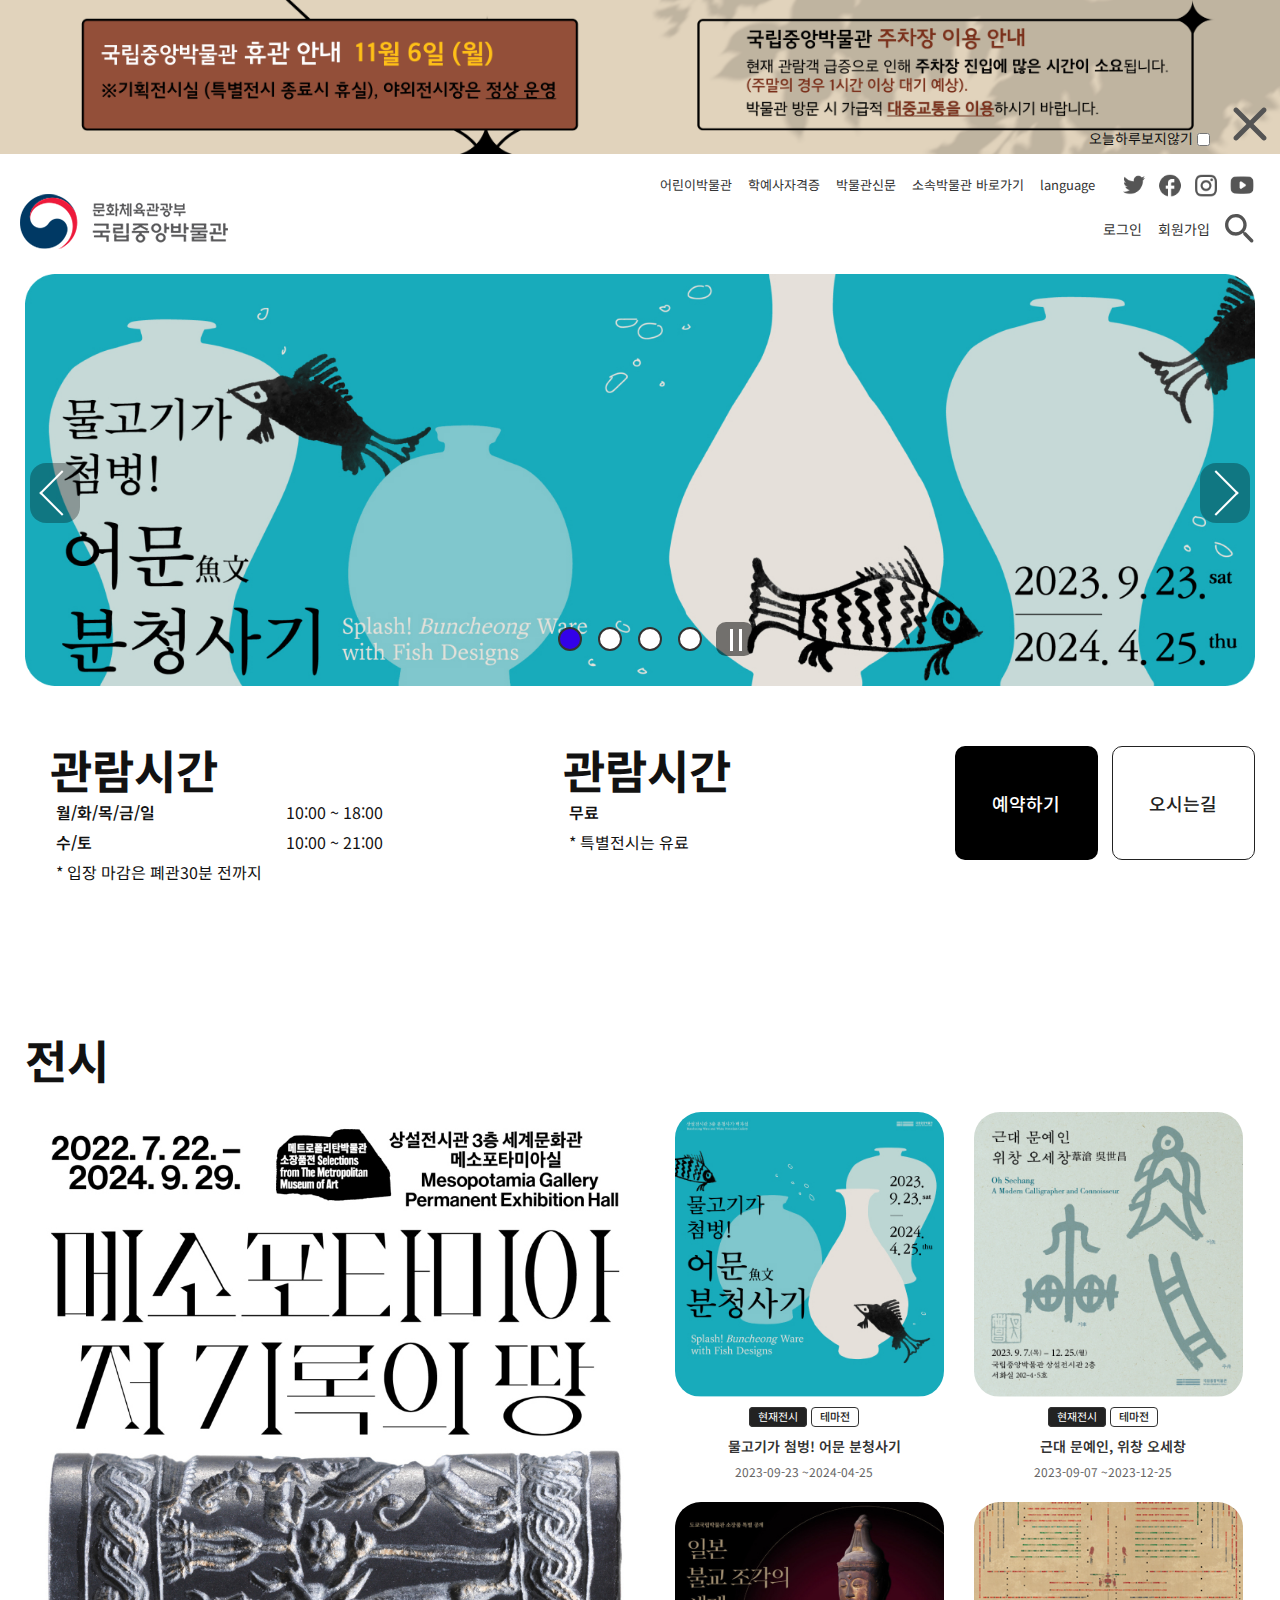
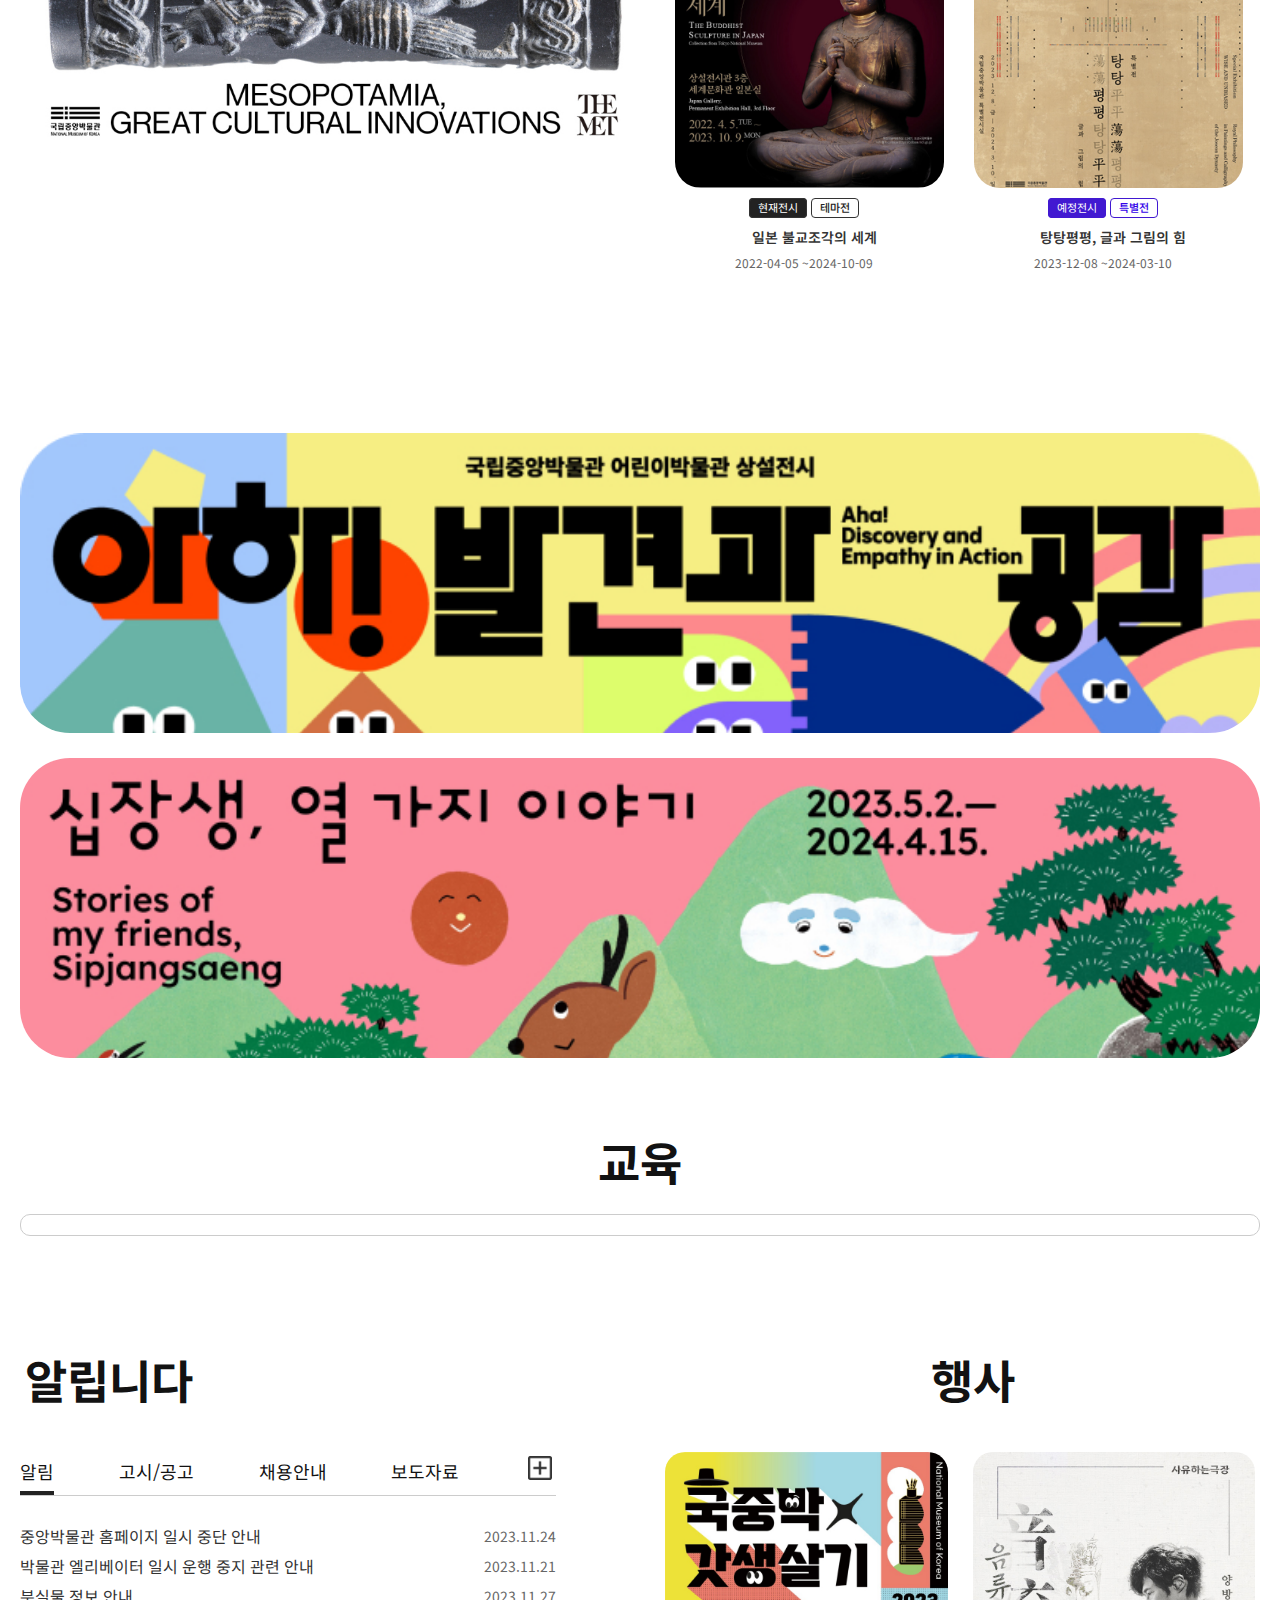
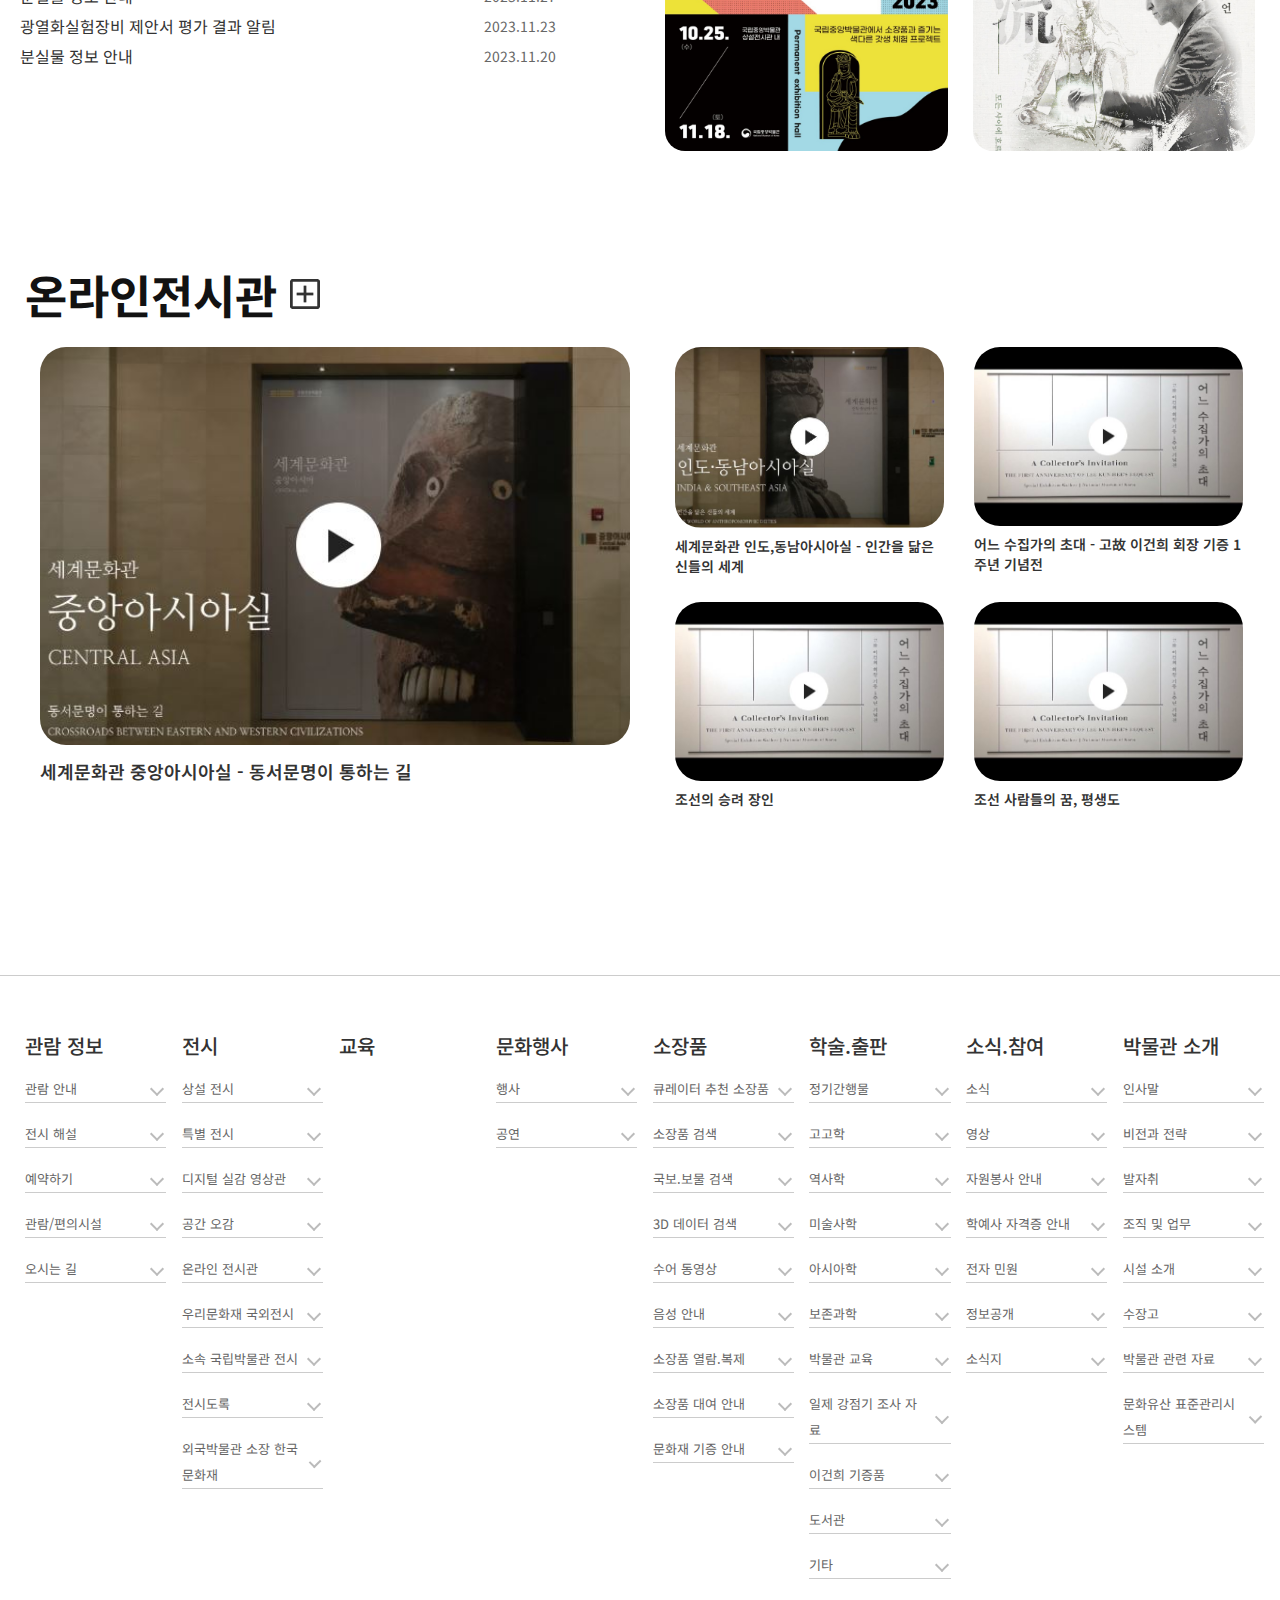
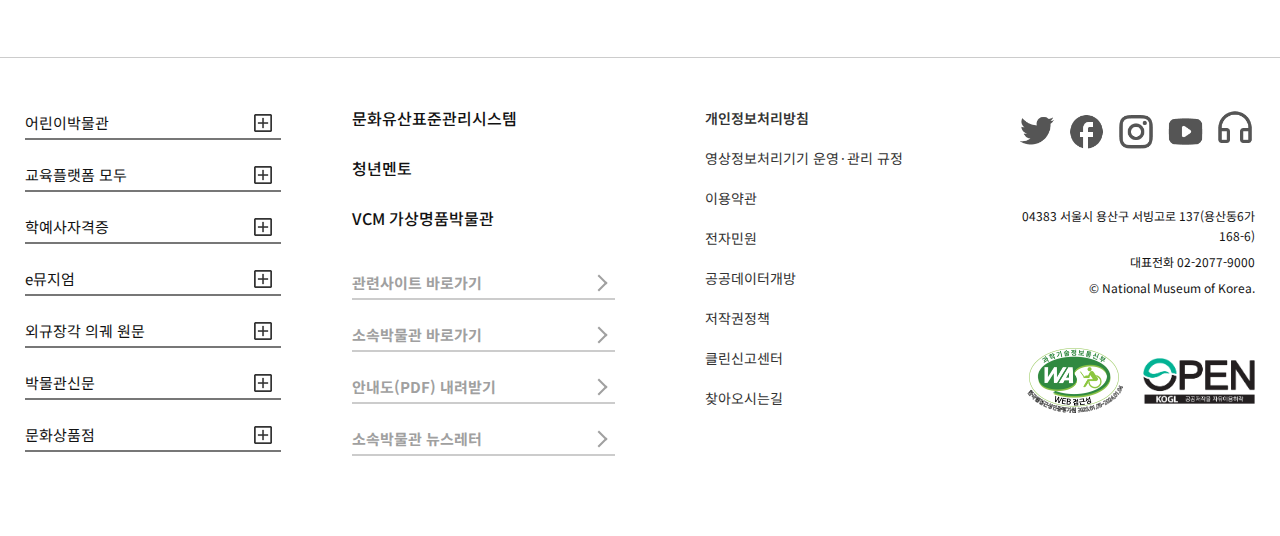
==== commit b5ead4df: "[수정] 웹표준검사" ====
--- a/index.html
+++ b/index.html
@@ -1,591 +1,668 @@
 <!DOCTYPE html>
 <html lang="ko">
-<head>
-    <meta charset="UTF-8">
-    <meta name="viewport" content="width=device-width, initial-scale=1.0">
-    <title>국립중앙박물관</title>
-    <link rel="preconnect" href="https://fonts.googleapis.com">
-    <link rel="preconnect" href="https://fonts.gstatic.com" crossorigin>
-    <link href="https://fonts.googleapis.com/css2?family=Noto+Sans+KR:wght@400;500;600;700;800&display=swap" rel="stylesheet">
-    <link href="https://fonts.googleapis.com/css?family=Material+Icons|Material+Icons+Outlined|Material+Icons+Two+Tone|Material+Icons+Round|Material+Icons+Sharp" rel="stylesheet">
-    <link rel="stylesheet" href="https://fonts.googleapis.com/css2?family=Material+Symbols+Outlined:opsz,wght,FILL,GRAD@20..48,100..700,0..1,-50..200" />
-    <link rel="stylesheet" href="css/base.css">
-    <link rel="stylesheet" href="css/slick.css">
-    <link rel="stylesheet" href="css/main.css">
-</head>
-<body>
-    <div id="wrap">
-        <section id="topBn">
-            <div class="topBnIn">
-                <div class="tbImg">
-                    <p class="mo"><img src="img/Topbn_m.jpg" alt=""></p>
-                    <p class="pc"><img src="img/topbn_web.png" alt=""></p>
-                </div>
-                <div class="tbClose">
-                    <div class="check">
-                        <label for="nomore">오늘하루보지않기</label>
-                        <input type="checkbox" id="nomore">
-                    </div>
-                    <p class="material-icons">close</p>
-                </div>
-            </div>
-        </section>
-        <header id="header">
-            <section class="subgnb">
-                <div class="submenu">
-                    <div><a href="">어린이박물관</a></div>
-                    <div><a href="">학예사자격증</a></div>
-                    <div><a href="">박물관신문</a></div>
-                    <div><a href="">소속박물관 바로가기
-                        <span class="material-icons">expand_more</span></a></div>
-                    <div><a href="">language<span class="material-icons">expand_more</span></a></div>
-                    <div class="h_sns">
-                        <p class="twit">twitter</p>
-                        <p class="face">facebook</p>
-                        <p class="insta">instagram</p>
-                        <p class="you">youtube</p>
+    <head>
+        <meta charset="UTF-8" />
+        <meta name="viewport" content="width=device-width, initial-scale=1.0" />
+        <meta property="og:url" content="https://ksy-project-koreamuseum.netlify.app/" />
+        <meta property="og:title" content="국립중앙박물관" />
+        <meta property="og:type" content="website" />
+        <meta property="og:image" content="img/h_logo.png" />
+        <meta property="og:description" content="강선영 프로젝트 - 반응형 웹" />
+        <title>국립중앙박물관</title>
+        <link rel="preconnect" href="https://fonts.googleapis.com" />
+        <link rel="preconnect" href="https://fonts.gstatic.com" crossorigin />
+        <link
+            href="https://fonts.googleapis.com/css2?family=Noto+Sans+KR:wght@400;500;600;700;800&display=swap"
+            rel="stylesheet"
+        />
+        <link rel="stylesheet" href="css/base.css" />
+        <link rel="stylesheet" href="css/slick.css" />
+        <link rel="stylesheet" href="css/main.css" />
+        <link rel="icon" href="img/building-columns-solid.png" />
+    </head>
+    <body>
+        <div id="wrap">
+            <section id="topBn">
+                <div class="topBnIn">
+                    <div class="tbImg">
+                        <p class="mo"><img src="img/Topbn_m.jpg" alt="" /></p>
+                        <p class="pc"><img src="img/topbn_web.png" alt="" /></p>
+                    </div>
+                    <div class="tbClose">
+                        <div class="check">
+                            <label for="nomore">오늘하루보지않기</label>
+                            <input type="checkbox" id="nomore" />
+                        </div>
+                        <p class="close">close</p>
                     </div>
                 </div>
             </section>
-            <section class="head1">
-                <div class="h_logo"><a href="">문화체육관광부 국립중앙박물관</a></div>
-                <div class="h1_right">
-                    <nav class="gnb">
-                        <div class="gnb_in"></div>
-                    </nav>
-                    <div class="member">
-                        <p class="logIn"><a href="">로그인</a></p>
-                        <p class="signIn"><a href="">회원가입</a></p>
-                    </div>
-                    <div class="h_search">
-                        <p class="material-icons">search</p>
-                    </div>
-                    <div class="allMenu"><p class="material-icons">menu</p></div>
-                    <div id="mo_side">
-                        <div class="mo_side_in">
-                            <div class="mo_side_row1">
-                                <div class="mo_side_lang">
-                                    <div class="lang">Language</div>
-                                    <div class="langList">
-                                        <p class="en">English</p>
-                                        <p class="jp">日本語</p>
-                                        <p class="ch">中文</p>
-                                    </div>
-                                </div>
-                                <div class="mo_side_close"><p class="material-icons">close</p></div>
-                            </div>
-                            
-                            <div class="mo_side_login">
-                                <div class="login"><a href="">로그인</a></div>
-                                <div>
-                                    <p class="signUp"><a href="">회원가입</a></p>
-                                    <p class="reserve"><a href="">예약하기</a></p>
-                                </div>
-                            </div>
-                            <div class="mo_side_quick">
-                                <ul>
-                                    <li><a href=""><span class="material-symbols-outlined">
-                                        qr_code_scanner
-                                        </span>예약현황</a></li>
-                                    <li><a href=""><span class="material-symbols-outlined">
-                                        location_on
-                                        </span>오시는길</a></li>
-                                    <li><a href=""><span class="material-symbols-outlined">
-                                        wc
-                                        </span>편의시설</a></li>
-                                    <li><a href=""><span class="material-symbols-outlined">
-                                        picture_as_pdf
-                                        </span>안내도(PDF) 내려받기</a></li>
-                                    <li><a href=""><span class="material-symbols-outlined">
-                                        child_care
-                                        </span>어린이박물관</a></li>
-                                </ul>
-                            </div>
-                            <div class="mo_side_gnb"></div>
-                        </div>
-                    </div>
-                </div>
-            </section>
-        </header>
-        <main id="main">
-            <section class="main1">
-                <div class="mainslide_wrap">
-                    <div class="mainslide">
-                        <div class="msPhoto">
-                            <p class="pc"><img src="img/mainslide_pc.jpg" alt=""></p>
-                            <p class="mo"><img src="img/mainslide_m.jpg" alt=""></p>
-                        </div>
-                    </div>
-                    <div class="mainslide">
-                        <div class="msPhoto">
-                            <p class="pc"><img src="img/mainslide_pc.jpg" alt=""></p>
-                            <p class="mo"><img src="img/mainslide2_m.jpg" alt=""></p>
-                        </div>
-                    </div>
-                    <div class="mainslide">
-                        <div class="msPhoto">
-                            <p class="pc"><img src="img/mainslide_pc.jpg" alt=""></p>
-                            <p class="mo"><img src="img/mainslide3_m.jpg" alt=""></p>
-                        </div>
-                    </div>
-                    <div class="mainslide">
-                        <div class="msPhoto">
-                            <p class="pc"><img src="img/mainslide_pc.jpg" alt=""></p>
-                            <p class="mo"><img src="img/mainslide4_m.jpg" alt=""></p>
-                        </div>
-                    </div>
-                </div>
-                <div class="arrow">
-                    <p class="ms_prev"></p>
-                    <p class="ms_next"></p>
-                </div>
-                <div class="ms_btn">
-                    <div class="msdots"></div>
-                    <p class="play"><span class="hide">play</span></p>
-                    <p class="stop"><span class="hide">stop</span></p>
-                </div>
-            </section>
-            <section class="main2">
-                 <div class="m2In">
-                    <div class="m2txt">
-                        <div class="m21">
-                            <h3><span class="material-symbols-outlined">schedule</span> 관람시간</h3>
-                            <div class="m21txt">
-                                <div class="time1">
-                                    <p class="m2Bold">월/화/목/금/일</p>
-                                    <p>10:00 ~ 18:00</p>
-                                </div>
-                                <div class="time2">
-                                    <p class="m2Bold">수/토</p>
-                                    <p>10:00 ~ 21:00</p>
-                                </div>
-                                <div class="time3">
-                                    * 입장 마감은 폐관30분 전까지
-                                </div>
-                            </div>
-                        </div>
-                        <div class="m22">
-                            <h3 class="fee"><span class="material-symbols-outlined">confirmation_number</span> 관람료</h3>
-                            <div class="m22txt">
-                                <p class="m2Bold">무료</p>
-                                <p>* 특별전시는 유료</p></div>
-                        </div>
-                    </div>
-                    <div class="m2Btn">
-                        <p class="btnBl">예약하기</p>
-                        <p class="btnWh">오시는길</p>
-                    </div>
-                 </div>
-            </section>  
-            <section class="main3">
-                <div class="m3In">
-                    <div class="m3Title titlePager">
-                        <h2 class="mainTitle">전시</h2>
-                        <div class="mainPager">
-                            <p class="prev">이전</p>
-                            <p class="stop pause"><span class="hide">stop</span></p>
-                            <p class="play"><span class="hide">play</span></p>
-                            <p class="next">다음</p>
-                        </div>
-                    </div>
-                    <div class="m3List mainList">
-                        <div class="listLeft"><a href="">
-                            <p class="listPhoto"><img src="img/main03_1.jpg" alt=""></p>
-                            <div class="m3txt">
-                                <p class="m3tag">
-                                    <span class="bl">현재전시</span>
-                                    <span class="wh">테마전</span>
-                                </p>
-                                <p class="listname">메소포타미아, 저 기록의 땅</p>
-                                <p class="date">2022-07-22 ~2024-09-29</p>
-                            </div>
-                        </a></div>
-                        <div class="m3_mo_list slickList">
-                            <div class="m3_01"><a href="">
-                                <p class="listPhoto"><img src="img/main03_1.jpg" alt=""></p>
-                                <div class="m3txt">
-                                    <p class="m3tag">
-                                        <span class="bl">현재전시</span>
-                                        <span class="wh">테마전</span>
-                                    </p>
-                                    <p class="listname">메소포타미아, 저 기록의 땅</p>
-                                    <p class="date">2022-07-22 ~2024-09-29</p>
-                                </div>
-                            </a></div>
-                            <div class="m3_02"><a href="">
-                                <p class="listPhoto"><img src="img/main03_2.jpg" alt=""></p>
-                                <div class="m3txt">
-                                    <p class="m3tag">
-                                        <span class="bl">현재전시</span>
-                                        <span class="wh">테마전</span></p>
-                                    <p class="listname">물고기가 첨벙! 어문 분청사기</p>
-                                    <p class="date">2023-09-23 ~2024-04-25</p>
-                                </div>
-                            </a></div>
-                            <div class="m3_03"><a href="">
-                                <p class="listPhoto"><img src="img/main03_3.jpg" alt=""></p>
-                                <div class="m3txt">
-                                    <p class="m3tag">
-                                        <span class="bl">현재전시</span>
-                                        <span class="wh">테마전</span></p> 
-                                    <p class="listname">근대 문예인, 위창 오세창</p>
-                                    <p class="date">2023-09-07 ~2023-12-25</p>
-                                </div>
-                            </a></div>
-                            <div class="m3_04"><a href="">
-                                <p class="listPhoto"><img src="img/main03_4.jpg" alt=""></p>
-                                <div class="m3txt">
-                                    <p class="m3tag">
-                                        <span class="bl">현재전시</span>
-                                        <span class="wh">테마전</span></p> 
-                                    <p class="listname">일본 불교조각의 세계</p>
-                                    <p class="date">2022-04-05 ~2024-10-09</p>
-                                </div>
-                            </a></div>
-                            <div class="m3_05"><a href="">
-                                <p class="listPhoto"><img src="img/main03_5.jpg" alt=""></p>
-                                <div class="m3txt">
-                                    <p class="m3tag">
-                                        <span class="pur">예정전시</span>
-                                        <span class="wh_pur">특별전</span></p> 
-                                    <p class="listname">탕탕평평, 글과 그림의 힘</p>
-                                    <p class="date">2023-12-08 ~2024-03-10</p>
-                                </div>
-                            </a></div>
-                        </div>
-                        <div class="webList">
-                            <div class="m3_01 list01"><a href="">
-                                <p class="listPhoto"><img src="img/main03_1.jpg" alt=""></p>
-                                <div class="m3txt">
-                                    <p class="m3tag">
-                                        <span class="bl">현재전시</span>
-                                        <span class="wh">테마전</span>
-                                    </p>
-                                    <p class="listname">메소포타미아, 저 기록의 땅</p>
-                                    <p class="date">2022-07-22 ~2024-09-29</p>
-                                </div>
-                            </a></div>
-                            <div class="m3_02 list02"><a href="">
-                                <p class="listPhoto"><img src="img/main03_2.jpg" alt=""></p>
-                                <div class="m3txt">
-                                    <p class="m3tag">
-                                        <span class="bl">현재전시</span>
-                                        <span class="wh">테마전</span></p>
-                                    <p class="listname">물고기가 첨벙! 어문 분청사기</p>
-                                    <p class="date">2023-09-23 ~2024-04-25</p>
-                                </div>
-                            </a></div>
-                            <div class="m3_03 list03"><a href="">
-                                <p class="listPhoto"><img src="img/main03_3.jpg" alt=""></p>
-                                <div class="m3txt">
-                                    <p class="m3tag">
-                                        <span class="bl">현재전시</span>
-                                        <span class="wh">테마전</span></p> 
-                                    <p class="listname">근대 문예인, 위창 오세창</p>
-                                    <p class="date">2023-09-07 ~2023-12-25</p>
-                                </div>
-                            </a></div>
-                            <div class="m3_04 list04"><a href="">
-                                <p class="listPhoto"><img src="img/main03_4.jpg" alt=""></p>
-                                <div class="m3txt">
-                                    <p class="m3tag">
-                                        <span class="bl">현재전시</span>
-                                        <span class="wh">테마전</span></p> 
-                                    <p class="listname">일본 불교조각의 세계</p>
-                                    <p class="date">2022-04-05 ~2024-10-09</p>
-                                </div>
-                            </a></div>
-                            <div class="m3_05 list05"><a href="">
-                                <p class="listPhoto"><img src="img/main03_5.jpg" alt=""></p>
-                                <div class="m3txt">
-                                    <p class="m3tag">
-                                        <span class="pur">예정전시</span>
-                                        <span class="wh_pur">특별전</span></p> 
-                                    <p class="listname">탕탕평평, 글과 그림의 힘</p>
-                                    <p class="date">2023-12-08 ~2024-03-10</p>
-                                </div>
-                            </a></div>
-                        </div>
-                    </div>
-                </div>
-            </section>
-            <section class="main4">
-                <div class="m4In">
-                    <div class="m4Bn">
-                        <p class="bn1"><img src="img/main04_bn1.jpg" alt=""></p>
-                        <p class="bn2"><img src="img/main04_bn2.jpg" alt=""></p>
-                    </div>
-                    <div class="m4Edu">
-                        <div class="mainTitle">교육</div>
-                        <div class="eduPhoto">
-                            <p class="mo"><img src="img/main04_edu_m.jpg" alt=""></p>
-                            <p class="pc"><img src="img/main04_edu_m.jpg" alt=""></p>
-                        </div>
-                    </div>
-                </div>
-            </section>
-            <section class="main5">
-                <div class="m5In">
-                    <div class="m51">
-                        <h2 class="mainTitle"><span class="material-symbols-outlined">campaign</span>
-                        알립니다</h2>
-                        <div class="noti">
-                            <div class="m51Cate">
-                                <ul>
-                                    <li class="cate active">알림</li>
-                                    <li class="cate">고시/공고</li>
-                                    <li class="cate">채용안내</li>
-                                    <li class="cate">보도자료</li>
-                                    <li class="more"><a href="">더보기</a></li>
-                                </ul>
-                            </div>
-                            <div class="m51List">
-                                <ul>
-                                    <li><a href="">
-                                        <p class="listTitle">중앙박물관 홈페이지 일시 중단 안내</p>
-                                        <p class="date">2023.11.24</p>
-                                    </a></li>
-                                    <li><a href="">
-                                        <p class="listTitle">박물관 엘리베이터 일시 운행 중지 관련 안내</p>
-                                        <p class="date">2023.11.21</p>
-                                    </a></li>
-                                    <li><a href="">
-                                        <p class="listTitle">분실물 정보 안내</p>
-                                        <p class="date">2023.11.27</p>
-                                    </a></li>
-                                    <li><a href="">
-                                        <p class="listTitle">광열화실험장비 제안서 평가 결과 알림</p>
-                                        <p class="date">2023.11.23</p>
-                                    </a></li>
-                                    <li><a href="">
-                                        <p class="listTitle">분실물 정보 안내</p>
-                                        <p class="date">2023.11.20</p>
-                                    </a></li>
-                                </ul>
-                            </div>
-                        </div>
-                    </div>
-                    <div class="m52">
-                        <h2 class="mainTitle">행사</h2>
-                        <div class="m5Event">
-                            <p><img src="img/main05_2_1.jpg" alt=""></p>
-                            <p class="eventMore"><img src="img/main05_2_2.jpg" alt=""></p>
-                        </div>
-                    </div>
-                </div>
-            </section>
-            <section class="main6">
-                <div class="m6In">
-                    <div class="titlePager">
-                        <div class="box1">
-                            <h2 class="mainTitle">온라인전시관</h2>
-                            <div class="more"><a href="">더보기</a></div>
-                        </div>
-                        <div class="mainPager">
-                            <p class="prev">이전</p>
-                            <p class="stop pause"><span class="hide">stop</span></p>
-                            <p class="play"><span class="hide">play</span></p>
-                            <p class="next">다음</p>
-                        </div>
-                    </div>
-                    <div class="mainList">
-                        <div class="listLeft"><a href="">
-                            <p class="listPhoto"><img src="img/main06_01.jpg" alt=""></p>
-                            <div class="m6txt">
-                                <p class="listname">세계문화관 중앙아시아실 - 동서문명이 통하는 길</p>
-                            </div>
-                        </a></div>
-                        <div class="slickList">
-                            <div class="m6_01 list01"><a href="">
-                                <p class="listPhoto"><img src="img/main06_01.jpg" alt=""></p>
-                                <div class="m6txt">
-                                    <p class="listname">세계문화관 중앙아시아실 - 동서문명이 통하는 길</p>
-                                </div>
-                            </a></div>
-                            <div class="m6_02 list02"><a href="">
-                                <p class="listPhoto"><img src="img/main06_02.jpg" alt=""></p>
-                                <div class="m6txt">
-                                    <p class="listname">세계문화관 인도,동남아시아실 - 인간을 닮은 신들의 세계</p>
-                                </div>
-                            </a></div>
-                            <div class="m6_03 list03"><a href="">
-                                <p class="listPhoto"><img src="img/main06_03.jpg" alt=""></p>
-                                <div class="m6txt">
-                                    <p class="listname">어느 수집가의 초대 - 고故 이건희 회장 기증 1주년 기념전</p>
-                                </div>
-                            </a></div>
-                            <div class="m6_04 list04"><a href="">
-                                <p class="listPhoto"><img src="img/main06_03.jpg" alt=""></p>
-                                <div class="m6txt">
-                                    <p class="listname">조선의 승려 장인</p>
-                                </div>
-                            </a></div>
-                            <div class="m6_05 list05"><a href="">
-                                <p class="listPhoto"><img src="img/main06_03.jpg" alt=""></p>
-                                <div class="m6txt">
-                                    <p class="listname">조선 사람들의 꿈, 평생도</p>
-                                </div>
-                            </a></div>
-                        </div>
-                        <div class="webList">
-                                <div class="m6_01 list01"><a href="">
-                                    <p class="listPhoto"><img src="img/main06_01.jpg" alt=""></p>
+            <header id="header">
+                <section class="subgnb">
+                    <div class="submenu">
+                        <div><a href="">어린이박물관</a></div>
+                        <div><a href="">학예사자격증</a></div>
+                        <div><a href="">박물관신문</a></div>
+                        <div>
+                            <a href="">소속박물관 바로가기</a>
+                        </div>
+                        <div>
+                            <a href="">language</a>
+                        </div>
+                        <div class="h_sns">
+                            <p class="twit">twitter</p>
+                            <p class="face">facebook</p>
+                            <p class="insta">instagram</p>
+                            <p class="you">youtube</p>
+                        </div>
+                    </div>
+                </section>
+                <section class="head1">
+                    <div class="h_logo"><a href="">문화체육관광부 국립중앙박물관</a></div>
+                    <div class="h1_right">
+                        <nav class="gnb">
+                            <div class="gnb_in"></div>
+                        </nav>
+                        <div class="member">
+                            <p class="logIn"><a href="">로그인</a></p>
+                            <p class="signIn"><a href="">회원가입</a></p>
+                        </div>
+                        <div class="h_search">search</div>
+                        <div class="allMenu">menu</div>
+                        <div id="mo_side">
+                            <div class="mo_side_in">
+                                <div class="mo_side_row1">
+                                    <div class="mo_side_lang">
+                                        <div class="lang">Language</div>
+                                        <div class="langList">
+                                            <p class="en">English</p>
+                                            <p class="jp">日本語</p>
+                                            <p class="ch">中文</p>
+                                        </div>
+                                    </div>
+                                    <div class="mo_side_close">close</div>
+                                </div>
+
+                                <div class="mo_side_login">
+                                    <div class="login"><a href="">로그인</a></div>
+                                    <div>
+                                        <p class="signUp"><a href="">회원가입</a></p>
+                                        <p class="reserve"><a href="">예약하기</a></p>
+                                    </div>
+                                </div>
+                                <div class="mo_side_quick">
+                                    <ul>
+                                        <li>
+                                            <a href=""
+                                                ><span class="material-symbols-outlined"> qr_code_scanner </span
+                                                >예약현황</a
+                                            >
+                                        </li>
+                                        <li>
+                                            <a href=""
+                                                ><span class="material-symbols-outlined"> location_on </span>오시는길</a
+                                            >
+                                        </li>
+                                        <li>
+                                            <a href=""><span class="material-symbols-outlined"> wc </span>편의시설</a>
+                                        </li>
+                                        <li>
+                                            <a href=""
+                                                ><span class="material-symbols-outlined"> picture_as_pdf </span
+                                                >안내도(PDF) 내려받기</a
+                                            >
+                                        </li>
+                                        <li>
+                                            <a href=""
+                                                ><span class="material-symbols-outlined"> child_care </span
+                                                >어린이박물관</a
+                                            >
+                                        </li>
+                                    </ul>
+                                </div>
+                                <div class="mo_side_gnb"></div>
+                            </div>
+                        </div>
+                    </div>
+                </section>
+            </header>
+            <main id="main">
+                <section class="main1">
+                    <div class="mainslide_wrap">
+                        <div class="mainslide">
+                            <div class="msPhoto">
+                                <p class="pc"><img src="img/mainslide_pc.jpg" alt="" /></p>
+                                <p class="mo"><img src="img/mainslide_m.jpg" alt="" /></p>
+                            </div>
+                        </div>
+                        <div class="mainslide">
+                            <div class="msPhoto">
+                                <p class="pc"><img src="img/mainslide_pc.jpg" alt="" /></p>
+                                <p class="mo"><img src="img/mainslide2_m.jpg" alt="" /></p>
+                            </div>
+                        </div>
+                        <div class="mainslide">
+                            <div class="msPhoto">
+                                <p class="pc"><img src="img/mainslide_pc.jpg" alt="" /></p>
+                                <p class="mo"><img src="img/mainslide3_m.jpg" alt="" /></p>
+                            </div>
+                        </div>
+                        <div class="mainslide">
+                            <div class="msPhoto">
+                                <p class="pc"><img src="img/mainslide_pc.jpg" alt="" /></p>
+                                <p class="mo"><img src="img/mainslide4_m.jpg" alt="" /></p>
+                            </div>
+                        </div>
+                    </div>
+                    <div class="arrow">
+                        <p class="ms_prev"></p>
+                        <p class="ms_next"></p>
+                    </div>
+                    <div class="ms_btn">
+                        <div class="msdots"></div>
+                        <p class="play"><span class="hide">play</span></p>
+                        <p class="stop"><span class="hide">stop</span></p>
+                    </div>
+                </section>
+                <section class="main2">
+                    <div class="m2In">
+                        <div class="m2txt">
+                            <div class="m21">
+                                <h2 class="mainTitle timeTitle">관람시간</h2>
+                                <div class="m21txt">
+                                    <div class="time1">
+                                        <p class="m2Bold">월/화/목/금/일</p>
+                                        <p>10:00 ~ 18:00</p>
+                                    </div>
+                                    <div class="time2">
+                                        <p class="m2Bold">수/토</p>
+                                        <p>10:00 ~ 21:00</p>
+                                    </div>
+                                    <div class="time3">* 입장 마감은 폐관30분 전까지</div>
+                                </div>
+                            </div>
+                            <div class="m22">
+                                <h2 class="mainTitle fee">관람시간</h2>
+                                <div class="m22txt">
+                                    <p class="m2Bold">무료</p>
+                                    <p>* 특별전시는 유료</p>
+                                </div>
+                            </div>
+                        </div>
+                        <div class="m2Btn">
+                            <p class="btnBl">예약하기</p>
+                            <p class="btnWh">오시는길</p>
+                        </div>
+                    </div>
+                </section>
+                <section class="main3">
+                    <div class="m3In">
+                        <div class="m3Title titlePager">
+                            <h2 class="mainTitle">전시</h2>
+                            <div class="mainPager">
+                                <p class="prev">이전</p>
+                                <p class="stop pause"><span class="hide">stop</span></p>
+                                <p class="play"><span class="hide">play</span></p>
+                                <p class="next">다음</p>
+                            </div>
+                        </div>
+                        <div class="m3List mainList">
+                            <div class="listLeft">
+                                <a href="">
+                                    <p class="listPhoto"><img src="img/main03_1.jpg" alt="" /></p>
+                                    <div class="m3txt">
+                                        <p class="m3tag">
+                                            <span class="bl">현재전시</span>
+                                            <span class="wh">테마전</span>
+                                        </p>
+                                        <p class="listname">메소포타미아, 저 기록의 땅</p>
+                                        <p class="date">2022-07-22 ~2024-09-29</p>
+                                    </div>
+                                </a>
+                            </div>
+                            <div class="m3_mo_list slickList">
+                                <div class="m3_01">
+                                    <a href="">
+                                        <p class="listPhoto"><img src="img/main03_1.jpg" alt="" /></p>
+                                        <div class="m3txt">
+                                            <p class="m3tag">
+                                                <span class="bl">현재전시</span>
+                                                <span class="wh">테마전</span>
+                                            </p>
+                                            <p class="listname">메소포타미아, 저 기록의 땅</p>
+                                            <p class="date">2022-07-22 ~2024-09-29</p>
+                                        </div>
+                                    </a>
+                                </div>
+                                <div class="m3_02">
+                                    <a href="">
+                                        <p class="listPhoto"><img src="img/main03_2.jpg" alt="" /></p>
+                                        <div class="m3txt">
+                                            <p class="m3tag">
+                                                <span class="bl">현재전시</span>
+                                                <span class="wh">테마전</span>
+                                            </p>
+                                            <p class="listname">물고기가 첨벙! 어문 분청사기</p>
+                                            <p class="date">2023-09-23 ~2024-04-25</p>
+                                        </div>
+                                    </a>
+                                </div>
+                                <div class="m3_03">
+                                    <a href="">
+                                        <p class="listPhoto"><img src="img/main03_3.jpg" alt="" /></p>
+                                        <div class="m3txt">
+                                            <p class="m3tag">
+                                                <span class="bl">현재전시</span>
+                                                <span class="wh">테마전</span>
+                                            </p>
+                                            <p class="listname">근대 문예인, 위창 오세창</p>
+                                            <p class="date">2023-09-07 ~2023-12-25</p>
+                                        </div>
+                                    </a>
+                                </div>
+                                <div class="m3_04">
+                                    <a href="">
+                                        <p class="listPhoto"><img src="img/main03_4.jpg" alt="" /></p>
+                                        <div class="m3txt">
+                                            <p class="m3tag">
+                                                <span class="bl">현재전시</span>
+                                                <span class="wh">테마전</span>
+                                            </p>
+                                            <p class="listname">일본 불교조각의 세계</p>
+                                            <p class="date">2022-04-05 ~2024-10-09</p>
+                                        </div>
+                                    </a>
+                                </div>
+                                <div class="m3_05">
+                                    <a href="">
+                                        <p class="listPhoto"><img src="img/main03_5.jpg" alt="" /></p>
+                                        <div class="m3txt">
+                                            <p class="m3tag">
+                                                <span class="pur">예정전시</span>
+                                                <span class="wh_pur">특별전</span>
+                                            </p>
+                                            <p class="listname">탕탕평평, 글과 그림의 힘</p>
+                                            <p class="date">2023-12-08 ~2024-03-10</p>
+                                        </div>
+                                    </a>
+                                </div>
+                            </div>
+                            <div class="webList">
+                                <div class="m3_01 list01">
+                                    <a href="">
+                                        <p class="listPhoto"><img src="img/main03_1.jpg" alt="" /></p>
+                                        <div class="m3txt">
+                                            <p class="m3tag">
+                                                <span class="bl">현재전시</span>
+                                                <span class="wh">테마전</span>
+                                            </p>
+                                            <p class="listname">메소포타미아, 저 기록의 땅</p>
+                                            <p class="date">2022-07-22 ~2024-09-29</p>
+                                        </div>
+                                    </a>
+                                </div>
+                                <div class="m3_02 list02">
+                                    <a href="">
+                                        <p class="listPhoto"><img src="img/main03_2.jpg" alt="" /></p>
+                                        <div class="m3txt">
+                                            <p class="m3tag">
+                                                <span class="bl">현재전시</span>
+                                                <span class="wh">테마전</span>
+                                            </p>
+                                            <p class="listname">물고기가 첨벙! 어문 분청사기</p>
+                                            <p class="date">2023-09-23 ~2024-04-25</p>
+                                        </div>
+                                    </a>
+                                </div>
+                                <div class="m3_03 list03">
+                                    <a href="">
+                                        <p class="listPhoto"><img src="img/main03_3.jpg" alt="" /></p>
+                                        <div class="m3txt">
+                                            <p class="m3tag">
+                                                <span class="bl">현재전시</span>
+                                                <span class="wh">테마전</span>
+                                            </p>
+                                            <p class="listname">근대 문예인, 위창 오세창</p>
+                                            <p class="date">2023-09-07 ~2023-12-25</p>
+                                        </div>
+                                    </a>
+                                </div>
+                                <div class="m3_04 list04">
+                                    <a href="">
+                                        <p class="listPhoto"><img src="img/main03_4.jpg" alt="" /></p>
+                                        <div class="m3txt">
+                                            <p class="m3tag">
+                                                <span class="bl">현재전시</span>
+                                                <span class="wh">테마전</span>
+                                            </p>
+                                            <p class="listname">일본 불교조각의 세계</p>
+                                            <p class="date">2022-04-05 ~2024-10-09</p>
+                                        </div>
+                                    </a>
+                                </div>
+                                <div class="m3_05 list05">
+                                    <a href="">
+                                        <p class="listPhoto"><img src="img/main03_5.jpg" alt="" /></p>
+                                        <div class="m3txt">
+                                            <p class="m3tag">
+                                                <span class="pur">예정전시</span>
+                                                <span class="wh_pur">특별전</span>
+                                            </p>
+                                            <p class="listname">탕탕평평, 글과 그림의 힘</p>
+                                            <p class="date">2023-12-08 ~2024-03-10</p>
+                                        </div>
+                                    </a>
+                                </div>
+                            </div>
+                        </div>
+                    </div>
+                </section>
+                <section class="main4">
+                    <div class="m4In">
+                        <div class="m4Bn">
+                            <p class="bn1"><img src="img/main04_bn1.jpg" alt="" /></p>
+                            <p class="bn2"><img src="img/main04_bn2.jpg" alt="" /></p>
+                        </div>
+                        <div class="m4Edu">
+                            <div class="mainTitle">교육</div>
+                            <div class="eduPhoto">
+                                <p class="mo"><img src="img/main04_edu_m.jpg" alt="" /></p>
+                                <p class="pc"><img src="img/main04_edu_m.jpg" alt="" /></p>
+                            </div>
+                        </div>
+                    </div>
+                </section>
+                <section class="main5">
+                    <div class="m5In">
+                        <div class="m51">
+                            <h2 class="mainTitle">알립니다</h2>
+                            <div class="noti">
+                                <div class="m51Cate">
+                                    <ul>
+                                        <li class="cate active">알림</li>
+                                        <li class="cate">고시/공고</li>
+                                        <li class="cate">채용안내</li>
+                                        <li class="cate">보도자료</li>
+                                        <li class="more"><a href="">더보기</a></li>
+                                    </ul>
+                                </div>
+                                <div class="m51List">
+                                    <ul>
+                                        <li>
+                                            <a href="">
+                                                <p class="listTitle">중앙박물관 홈페이지 일시 중단 안내</p>
+                                                <p class="date">2023.11.24</p>
+                                            </a>
+                                        </li>
+                                        <li>
+                                            <a href="">
+                                                <p class="listTitle">박물관 엘리베이터 일시 운행 중지 관련 안내</p>
+                                                <p class="date">2023.11.21</p>
+                                            </a>
+                                        </li>
+                                        <li>
+                                            <a href="">
+                                                <p class="listTitle">분실물 정보 안내</p>
+                                                <p class="date">2023.11.27</p>
+                                            </a>
+                                        </li>
+                                        <li>
+                                            <a href="">
+                                                <p class="listTitle">광열화실험장비 제안서 평가 결과 알림</p>
+                                                <p class="date">2023.11.23</p>
+                                            </a>
+                                        </li>
+                                        <li>
+                                            <a href="">
+                                                <p class="listTitle">분실물 정보 안내</p>
+                                                <p class="date">2023.11.20</p>
+                                            </a>
+                                        </li>
+                                    </ul>
+                                </div>
+                            </div>
+                        </div>
+                        <div class="m52">
+                            <h2 class="mainTitle">행사</h2>
+                            <div class="m5Event">
+                                <p><img src="img/main05_2_1.jpg" alt="" /></p>
+                                <p class="eventMore"><img src="img/main05_2_2.jpg" alt="" /></p>
+                            </div>
+                        </div>
+                    </div>
+                </section>
+                <section class="main6">
+                    <div class="m6In">
+                        <div class="titlePager">
+                            <div class="box1">
+                                <h2 class="mainTitle">온라인전시관</h2>
+                                <div class="more"><a href="">더보기</a></div>
+                            </div>
+                            <div class="mainPager">
+                                <p class="prev">이전</p>
+                                <p class="stop pause"><span class="hide">stop</span></p>
+                                <p class="play"><span class="hide">play</span></p>
+                                <p class="next">다음</p>
+                            </div>
+                        </div>
+                        <div class="mainList">
+                            <div class="listLeft">
+                                <a href="">
+                                    <p class="listPhoto"><img src="img/main06_01.jpg" alt="" /></p>
                                     <div class="m6txt">
                                         <p class="listname">세계문화관 중앙아시아실 - 동서문명이 통하는 길</p>
                                     </div>
-                                </a></div>
-                                <div class="m6_02 list02"><a href="">
-                                    <p class="listPhoto"><img src="img/main06_02.jpg" alt=""></p>
-                                    <div class="m6txt">
-                                        <p class="listname">세계문화관 인도,동남아시아실 - 인간을 닮은 신들의 세계</p>
-                                    </div>
-                                </a></div>
-                                <div class="m6_03 list03"><a href="">
-                                    <p class="listPhoto"><img src="img/main06_03.jpg" alt=""></p>
-                                    <div class="m6txt">
-                                        <p class="listname">어느 수집가의 초대 - 고故 이건희 회장 기증 1주년 기념전</p>
-                                    </div>
-                                </a></div>
-                                <div class="m6_04 list04"><a href="">
-                                    <p class="listPhoto"><img src="img/main06_03.jpg" alt=""></p>
-                                    <div class="m6txt">
-                                        <p class="listname">조선의 승려 장인</p>
-                                    </div>
-                                </a></div>
-                                <div class="m6_05 list05"><a href="">
-                                    <p class="listPhoto"><img src="img/main06_03.jpg" alt=""></p>
-                                    <div class="m6txt">
-                                        <p class="listname">조선 사람들의 꿈, 평생도</p>
-                                    </div>
-                                </a></div>
-                        </div>
-                    </div>
-                </div>
-            </section>
-        </main>
-        
-        <footer id="footer">
-            <div class="f_in">
-                <section class="f_gnb">
-                    <ul>
-                        <li class="d1">
-                            <a href="" class="a1">관람 정보</a>
-                            <div class="d2">
-                                <ul>
-                                    <li><a href="">관람 안내</a></li>
-                                    <li><a href="">전시 해설</a></li>
-                                    <li><a href="">예약하기</a></li>
-                                    <li><a href="">관람/편의시설</a></li>
-                                    <li><a href="">오시는 길</a></li>
-                                </ul>
-                            </div>
-                        </li>
-                        <li class="d1">
-                            <a href="" class="a1">전시</a>
-                            <div class="d2">
-                                <ul>
-                                    <li><a href="">상설 전시</a></li>
-                                    <li><a href="">특별 전시</a></li>
-                                    <li><a href="">디지털 실감 영상관</a></li>
-                                    <li><a href="">공간 오감</a></li>
-                                    <li><a href="">온라인 전시관</a></li>
-                                    <li><a href="">우리문화재 국외전시</a></li>
-                                    <li><a href="">소속 국립박물관 전시</a></li>
-                                    <li><a href="">전시도록</a></li>
-                                    <li><a href="">외국박물관 소장 한국문화재</a></li>
-                                </ul>
-                            </div>
-                        </li>
-                        <li class="d1">
-                            <a href="" >교육</a>
-                        </li>
-                        <li class="d1">
-                            <a href="" class="a1">문화행사</a>
-                            <div class="d2">
-                                <ul>
-                                    <li><a href="">행사</a></li>
-                                    <li><a href="">공연</a></li>
-                                </ul>
-                            </div>
-                        </li>
-                        <li class="d1">
-                            <a href="" class="a1">소장품</a>
-                            <div class="d2">
-                                <ul>
-                                    <li><a href="">큐레이터 추천 소장품</a></li>
-                                    <li><a href="">소장품 검색</a></li>
-                                    <li><a href="">국보.보물 검색</a></li>
-                                    <li><a href="">3D 데이터 검색</a></li>
-                                    <li><a href="">수어 동영상</a></li>
-                                    <li><a href="">음성 안내</a></li>
-                                    <li><a href="">소장품 열람.복제</a></li>
-                                    <li><a href="">소장품 대여 안내</a></li>
-                                    <li><a href="">문화재 기증 안내</a></li>
-                                </ul>
-                            </div>
-                        </li>
-                        <li class="d1">
-                            <a href="" class="a1">학술.출판</a>
-                            <div class="d2">
-                                <ul>
-                                    <li><a href="">정기간행물</a></li>
-                                    <li><a href="">고고학</a></li>
-                                    <li><a href="">역사학</a></li>
-                                    <li><a href="">미술사학</a></li>
-                                    <li><a href="">아시아학</a></li>
-                                    <li><a href="">보존과학</a></li>
-                                    <li><a href="">박물관 교육</a></li>
-                                    <li><a href="">일제 강점기 조사 자료</a></li>
-                                    <li><a href="">이건희 기증품</a></li>
-                                    <li><a href="">도서관</a></li>
-                                    <li><a href="">기타</a></li>
-                                </ul>
-                            </div>
-                        </li>
-                        <li class="d1">
-                            <a href="" class="a1">소식.참여</a>
-                            <div class="d2">
-                                <ul>
-                                    <li><a href="">소식</a></li>
-                                    <li><a href="">영상</a></li>
-                                    <li><a href="">자원봉사 안내</a></li>
-                                    <li><a href="">학예사 자격증 안내</a></li>
-                                    <li><a href="">전자 민원</a></li>
-                                    <li><a href="">정보공개</a></li>
-                                    <li><a href="">소식지</a></li>
-                                </ul>
-                            </div>
-                        </li>
-                        <li class="d1">
-                            <a href="" class="a1">박물관 소개</a>
-                            <div class="d2">
-                                <ul>
-                                    <li><a href="">인사말</a></li>
-                                    <li><a href="">비전과 전략</a></li>
-                                    <li><a href="">발자취</a></li>
-                                    <li><a href="">조직 및 업무</a></li>
-                                    <li><a href="">시설 소개</a></li>
-                                    <li><a href="">수장고</a></li>
-                                    <li><a href="">박물관 관련 자료</a></li>
-                                    <li><a href="">문화유산 표준관리시스템</a></li>
-                                </ul>
-                            </div>
-                        </li>
-                    </ul>
+                                </a>
+                            </div>
+                            <div class="slickList">
+                                <div class="m6_01 list01">
+                                    <a href="">
+                                        <p class="listPhoto"><img src="img/main06_01.jpg" alt="" /></p>
+                                        <div class="m6txt">
+                                            <p class="listname">세계문화관 중앙아시아실 - 동서문명이 통하는 길</p>
+                                        </div>
+                                    </a>
+                                </div>
+                                <div class="m6_02 list02">
+                                    <a href="">
+                                        <p class="listPhoto"><img src="img/main06_02.jpg" alt="" /></p>
+                                        <div class="m6txt">
+                                            <p class="listname">
+                                                세계문화관 인도,동남아시아실 - 인간을 닮은 신들의 세계
+                                            </p>
+                                        </div>
+                                    </a>
+                                </div>
+                                <div class="m6_03 list03">
+                                    <a href="">
+                                        <p class="listPhoto"><img src="img/main06_03.jpg" alt="" /></p>
+                                        <div class="m6txt">
+                                            <p class="listname">
+                                                어느 수집가의 초대 - 고故 이건희 회장 기증 1주년 기념전
+                                            </p>
+                                        </div>
+                                    </a>
+                                </div>
+                                <div class="m6_04 list04">
+                                    <a href="">
+                                        <p class="listPhoto"><img src="img/main06_03.jpg" alt="" /></p>
+                                        <div class="m6txt">
+                                            <p class="listname">조선의 승려 장인</p>
+                                        </div>
+                                    </a>
+                                </div>
+                                <div class="m6_05 list05">
+                                    <a href="">
+                                        <p class="listPhoto"><img src="img/main06_03.jpg" alt="" /></p>
+                                        <div class="m6txt">
+                                            <p class="listname">조선 사람들의 꿈, 평생도</p>
+                                        </div>
+                                    </a>
+                                </div>
+                            </div>
+                            <div class="webList">
+                                <div class="m6_01 list01">
+                                    <a href="">
+                                        <p class="listPhoto"><img src="img/main06_01.jpg" alt="" /></p>
+                                        <div class="m6txt">
+                                            <p class="listname">세계문화관 중앙아시아실 - 동서문명이 통하는 길</p>
+                                        </div>
+                                    </a>
+                                </div>
+                                <div class="m6_02 list02">
+                                    <a href="">
+                                        <p class="listPhoto"><img src="img/main06_02.jpg" alt="" /></p>
+                                        <div class="m6txt">
+                                            <p class="listname">
+                                                세계문화관 인도,동남아시아실 - 인간을 닮은 신들의 세계
+                                            </p>
+                                        </div>
+                                    </a>
+                                </div>
+                                <div class="m6_03 list03">
+                                    <a href="">
+                                        <p class="listPhoto"><img src="img/main06_03.jpg" alt="" /></p>
+                                        <div class="m6txt">
+                                            <p class="listname">
+                                                어느 수집가의 초대 - 고故 이건희 회장 기증 1주년 기념전
+                                            </p>
+                                        </div>
+                                    </a>
+                                </div>
+                                <div class="m6_04 list04">
+                                    <a href="">
+                                        <p class="listPhoto"><img src="img/main06_03.jpg" alt="" /></p>
+                                        <div class="m6txt">
+                                            <p class="listname">조선의 승려 장인</p>
+                                        </div>
+                                    </a>
+                                </div>
+                                <div class="m6_05 list05">
+                                    <a href="">
+                                        <p class="listPhoto"><img src="img/main06_03.jpg" alt="" /></p>
+                                        <div class="m6txt">
+                                            <p class="listname">조선 사람들의 꿈, 평생도</p>
+                                        </div>
+                                    </a>
+                                </div>
+                            </div>
+                        </div>
+                    </div>
                 </section>
-                <div class="f_line"></div>
-                <section class="f_bottom">
-                    <div class="f_otherSite mobile">
-                        <p>어린이박물관</p>
-                        <p>교육플랫폼 모두</p>
-                        <p>학예사자격증</p>
-                        <p>e뮤지엄</p>
-                        <p>외규장각 의궤 원문</p>
-                        <p>박물관신문</p>
-                        <p>문화상품점</p>
-                    </div>
-                    <div class="fb1">
-                        <div class="f_otherSite pc">
+            </main>
+
+            <footer id="footer">
+                <div class="f_in">
+                    <section class="f_gnb">
+                        <ul>
+                            <li class="d1">
+                                <a href="" class="a1">관람 정보</a>
+                                <div class="d2">
+                                    <ul>
+                                        <li><a href="">관람 안내</a></li>
+                                        <li><a href="">전시 해설</a></li>
+                                        <li><a href="">예약하기</a></li>
+                                        <li><a href="">관람/편의시설</a></li>
+                                        <li><a href="">오시는 길</a></li>
+                                    </ul>
+                                </div>
+                            </li>
+                            <li class="d1">
+                                <a href="" class="a1">전시</a>
+                                <div class="d2">
+                                    <ul>
+                                        <li><a href="">상설 전시</a></li>
+                                        <li><a href="">특별 전시</a></li>
+                                        <li><a href="">디지털 실감 영상관</a></li>
+                                        <li><a href="">공간 오감</a></li>
+                                        <li><a href="">온라인 전시관</a></li>
+                                        <li><a href="">우리문화재 국외전시</a></li>
+                                        <li><a href="">소속 국립박물관 전시</a></li>
+                                        <li><a href="">전시도록</a></li>
+                                        <li><a href="">외국박물관 소장 한국문화재</a></li>
+                                    </ul>
+                                </div>
+                            </li>
+                            <li class="d1">
+                                <a href="">교육</a>
+                            </li>
+                            <li class="d1">
+                                <a href="" class="a1">문화행사</a>
+                                <div class="d2">
+                                    <ul>
+                                        <li><a href="">행사</a></li>
+                                        <li><a href="">공연</a></li>
+                                    </ul>
+                                </div>
+                            </li>
+                            <li class="d1">
+                                <a href="" class="a1">소장품</a>
+                                <div class="d2">
+                                    <ul>
+                                        <li><a href="">큐레이터 추천 소장품</a></li>
+                                        <li><a href="">소장품 검색</a></li>
+                                        <li><a href="">국보.보물 검색</a></li>
+                                        <li><a href="">3D 데이터 검색</a></li>
+                                        <li><a href="">수어 동영상</a></li>
+                                        <li><a href="">음성 안내</a></li>
+                                        <li><a href="">소장품 열람.복제</a></li>
+                                        <li><a href="">소장품 대여 안내</a></li>
+                                        <li><a href="">문화재 기증 안내</a></li>
+                                    </ul>
+                                </div>
+                            </li>
+                            <li class="d1">
+                                <a href="" class="a1">학술.출판</a>
+                                <div class="d2">
+                                    <ul>
+                                        <li><a href="">정기간행물</a></li>
+                                        <li><a href="">고고학</a></li>
+                                        <li><a href="">역사학</a></li>
+                                        <li><a href="">미술사학</a></li>
+                                        <li><a href="">아시아학</a></li>
+                                        <li><a href="">보존과학</a></li>
+                                        <li><a href="">박물관 교육</a></li>
+                                        <li><a href="">일제 강점기 조사 자료</a></li>
+                                        <li><a href="">이건희 기증품</a></li>
+                                        <li><a href="">도서관</a></li>
+                                        <li><a href="">기타</a></li>
+                                    </ul>
+                                </div>
+                            </li>
+                            <li class="d1">
+                                <a href="" class="a1">소식.참여</a>
+                                <div class="d2">
+                                    <ul>
+                                        <li><a href="">소식</a></li>
+                                        <li><a href="">영상</a></li>
+                                        <li><a href="">자원봉사 안내</a></li>
+                                        <li><a href="">학예사 자격증 안내</a></li>
+                                        <li><a href="">전자 민원</a></li>
+                                        <li><a href="">정보공개</a></li>
+                                        <li><a href="">소식지</a></li>
+                                    </ul>
+                                </div>
+                            </li>
+                            <li class="d1">
+                                <a href="" class="a1">박물관 소개</a>
+                                <div class="d2">
+                                    <ul>
+                                        <li><a href="">인사말</a></li>
+                                        <li><a href="">비전과 전략</a></li>
+                                        <li><a href="">발자취</a></li>
+                                        <li><a href="">조직 및 업무</a></li>
+                                        <li><a href="">시설 소개</a></li>
+                                        <li><a href="">수장고</a></li>
+                                        <li><a href="">박물관 관련 자료</a></li>
+                                        <li><a href="">문화유산 표준관리시스템</a></li>
+                                    </ul>
+                                </div>
+                            </li>
+                        </ul>
+                    </section>
+                    <div class="f_line"></div>
+                    <section class="f_bottom">
+                        <div class="f_otherSite mobile">
                             <p>어린이박물관</p>
                             <p>교육플랫폼 모두</p>
                             <p>학예사자격증</p>
@@ -594,64 +671,74 @@
                             <p>박물관신문</p>
                             <p>문화상품점</p>
                         </div>
-                        <div class="fq">
-                            <div class="f_quick1">
-                                <p>문화유산표준관리시스템</p>
-                                <p>청년멘토</p>
-                                <p>VCM 가상명품박물관</p>
-                            </div>
-                            <div class="f_quick2">
-                                <div class="q1">
-                                    <h3>관련사이트 바로가기</h3>
-                                </div>
-                                <div class="q2">
-                                    <h3>소속박물관 바로가기</h3>
-                                </div>
-                                <div class="q3">
-                                    <h3>안내도(PDF) 내려받기</h3>
-                                </div>
-                                <div class="q4">
-                                    <h3>소속박물관 뉴스레터</h3>
-                                </div>
-                            </div>
-                        </div>
-                    </div>
-                    <div class="fb2">
-                        <div class="f_policy">
-                            <p><a href="">개인정보처리방침</a></p>
-                            <p><a href="">영상정보처리기기 운영·관리 규정</a></p>
-                            <p><a href="">이용약관</a></p>
-                            <p><a href="">전자민원</a></p>
-                            <p><a href="">공공데이터개방</a></p>
-                            <p><a href="">저작권정책</a></p>
-                            <p><a href="">클린신고센터</a></p>
-                            <p><a href="">찾아오시는길</a></p>
-                        </div>
-                        <div class="f_icon">
-                            <div class="f_sns">
-                                <p class="twit">twitter</p>
-                                <p class="face">facebook</p>
-                                <p class="insta">instagram</p>
-                                <p class="youtube">youtube</p>
-                                <p class="audio">audio clip</p>
-                            </div>
-                            <div class="f_info">
-                                <p class="address">04383 서울시 용산구 서빙고로 137(용산동6가 168-6)</p>
-                                <p class="callNum">대표전화 02-2077-9000</p>
-                                <p>&copy; National Museum of Korea.</p>
-                            </div>
-                            <div class="f_logo">
-                                <p class="fl1"><a href="">정보통신접근성 품질인증서</a></p>
-                                <p class="fl2"><a href="">공공누리</a></p>
-                            </div>
-                        </div>
-                    </div>
-                </section>
-            </div>
-        </footer>
-    </div>
-    <script src="https://ajax.googleapis.com/ajax/libs/jquery/1.12.4/jquery.min.js"></script>
-    <script src="js/slick.min.js"></script>
-    <script src="js/main.js"></script>
-</body>
-</html>+                        <div class="fb1">
+                            <div class="f_otherSite pc">
+                                <p>어린이박물관</p>
+                                <p>교육플랫폼 모두</p>
+                                <p>학예사자격증</p>
+                                <p>e뮤지엄</p>
+                                <p>외규장각 의궤 원문</p>
+                                <p>박물관신문</p>
+                                <p>문화상품점</p>
+                            </div>
+                            <div class="fq">
+                                <div class="f_quick1">
+                                    <p>문화유산표준관리시스템</p>
+                                    <p>청년멘토</p>
+                                    <p>VCM 가상명품박물관</p>
+                                </div>
+                                <div class="f_quick2">
+                                    <div class="q1">
+                                        <h3>관련사이트 바로가기</h3>
+                                    </div>
+                                    <div class="q2">
+                                        <h3>소속박물관 바로가기</h3>
+                                    </div>
+                                    <div class="q3">
+                                        <h3>안내도(PDF) 내려받기</h3>
+                                    </div>
+                                    <div class="q4">
+                                        <h3>소속박물관 뉴스레터</h3>
+                                    </div>
+                                </div>
+                            </div>
+                        </div>
+                        <div class="fb2">
+                            <div class="f_policy">
+                                <p><a href="">개인정보처리방침</a></p>
+                                <p><a href="">영상정보처리기기 운영·관리 규정</a></p>
+                                <p><a href="">이용약관</a></p>
+                                <p><a href="">전자민원</a></p>
+                                <p><a href="">공공데이터개방</a></p>
+                                <p><a href="">저작권정책</a></p>
+                                <p><a href="">클린신고센터</a></p>
+                                <p><a href="">찾아오시는길</a></p>
+                            </div>
+                            <div class="f_icon">
+                                <div class="f_sns">
+                                    <p class="twit">twitter</p>
+                                    <p class="face">facebook</p>
+                                    <p class="insta">instagram</p>
+                                    <p class="youtube">youtube</p>
+                                    <p class="audio">audio clip</p>
+                                </div>
+                                <div class="f_info">
+                                    <p class="address">04383 서울시 용산구 서빙고로 137(용산동6가 168-6)</p>
+                                    <p class="callNum">대표전화 02-2077-9000</p>
+                                    <p>&copy; National Museum of Korea.</p>
+                                </div>
+                                <div class="f_logo">
+                                    <p class="fl1"><a href="">정보통신접근성 품질인증서</a></p>
+                                    <p class="fl2"><a href="">공공누리</a></p>
+                                </div>
+                            </div>
+                        </div>
+                    </section>
+                </div>
+            </footer>
+        </div>
+        <script src="https://ajax.googleapis.com/ajax/libs/jquery/1.12.4/jquery.min.js"></script>
+        <script src="js/slick.min.js"></script>
+        <script src="js/main.js"></script>
+    </body>
+</html>
--- a/css/main.css
+++ b/css/main.css
@@ -1,65 +1,77 @@
 @charset "utf-8";
 /* main.css */
-.hide{
+.hide {
     display: block;
     text-indent: -9999px;
 }
 
-#wrap{
+.material-symbols-outlined {
+    font-variation-settings: 'FILL' 0, 'wght' 400, 'GRAD' 0, 'opsz' 24;
+}
+#wrap {
     width: 100%;
 }
 
 /* 모바일 최상단 */
-#topBn{
+#topBn {
     overflow: hidden;
 }
-.topBnIn{
+.topBnIn {
     position: relative;
     margin: 0 auto;
 }
-.tbImg img{
+.tbImg img {
     width: 100%;
     min-height: 340px;
     object-fit: cover;
 }
-.tbImg .pc{
+.tbImg .pc {
     display: none;
 }
-.tbClose{
+.tbClose {
     position: absolute;
     bottom: 0;
     right: 1%;
     display: flex;
     align-items: center;
 }
-.tbClose p{
+.tbClose .close {
+    width: 60px;
+    height: 60px;
     margin-left: 10px;
     font-size: 50px;
     line-height: 0.8em;
     cursor: pointer;
-}
-#nomore{
+    background-image: url(../img/ic-round-close.svg);
+    background-position: center;
+    background-repeat: no-repeat;
+    text-indent: -9999px;
+}
+#nomore {
     margin-top: 5px;
 }
 /* 모바일 헤더 */
-#header{
+#header {
     position: relative;
     height: 90px;
 }
-.head1{
+.head1 {
     display: flex;
     justify-content: space-between;
-    align-items: center; 
+    align-items: center;
     padding: 20px 20px 0 20px;
 }
-.h1_right{
-    display: flex;
-    align-items: flex-start;
-}
-.gnb, .member, .subgnb{
+.h1_right {
+    display: flex;
+    justify-content: right;
+    align-items: center;
+}
+.gnb,
+.member,
+.subgnb {
     display: none;
 }
-.h_logo a{
+.h_logo a {
     display: block;
     width: 171px;
     height: 48px;
@@ -68,17 +80,32 @@
     background-size: 100% auto;
     background-repeat: no-repeat;
 }
-.head1_right{
-    display: flex;
-}
-.allMenu{
+.head1_right {
+    display: flex;
+}
+.allMenu {
+    width: 34px;
+    height: 34px;
     margin-left: 10px;
-}
-.allMenu p{
-    font-size: 24px;
+    background-image: url(../img/ic_round-menu.svg);
+    background-position: center;
+    background-repeat: no-repeat;
+    background-size: 100% auto;
+    text-indent: -9999px;
+}
+.h_search {
+    width: 30px;
+    height: 30px;
+    cursor: pointer;
+    margin-left: 10px;
+    background-image: url(../img/ic-round-search.svg);
+    background-position: center;
+    background-repeat: no-repeat;
+    background-size: 100% auto;
+    text-indent: -9999px;
 }
 /* 모바일 사이드 메뉴 시작 */
-#mo_side{
+#mo_side {
     position: fixed;
     top: 0;
     left: 100%;
@@ -87,21 +114,21 @@
     z-index: 500;
     background-color: rgba(2, 2, 2, 0.5);
 }
-.mo_side_in{
+.mo_side_in {
     position: relative;
     padding: 0 20px;
     background-color: #fff;
 }
 /* 모바일 사이드 메뉴 언어선택 */
-.mo_side_row1{
+.mo_side_row1 {
     display: flex;
     justify-content: space-between;
     align-items: top;
 }
-.mo_side_lang{
+.mo_side_lang {
     margin-bottom: 30px;
 }
-.mo_side_lang .lang{
+.mo_side_lang .lang {
     display: inline-block;
     padding: 10px 6px 8px 0;
     font-size: 16px;
@@ -109,8 +136,8 @@
     color: #555;
     border-bottom: 2px solid #777;
 }
-.mo_side_lang .lang::after{
-    content: "";
+.mo_side_lang .lang::after {
+    content: '';
     display: inline-block;
     width: 8px;
     height: 8px;
@@ -121,73 +148,70 @@
     border-left: 2px solid #666;
     transform: rotate(-45deg);
 }
-.langList{
+.langList {
     display: none;
 }
-.mo_side_close{
+.mo_side_close {
     width: 34px;
     height: 34px;
     margin-top: 10px;
 }
 
-.mo_side_close p{
-    font-size: 34px;
-    cursor: pointer;
-}
-.mo_side_login{
-    display: flex;
-    justify-content: space-between;padding-bottom: 10px;
+.mo_side_login {
+    display: flex;
+    justify-content: space-between;
+    padding-bottom: 10px;
     margin-bottom: 10px;
 }
-.mo_side_login .login a{
+.mo_side_login .login a {
     font-size: 26px;
     font-weight: 500;
     color: #222;
 }
-.mo_side_login > div:last-child{
-    display: flex;
-}
-.mo_side_login > div:last-child p{
+.mo_side_login > div:last-child {
+    display: flex;
+}
+.mo_side_login > div:last-child p {
     margin-left: 10px;
 }
-.mo_side_login > div:last-child p a{
+.mo_side_login > div:last-child p a {
     color: #222;
     font-size: 18px;
 }
-.mo_side_quick{
+.mo_side_quick {
     padding: 10px 0;
     margin-bottom: 20px;
     border-top: 1px solid #888;
     border-bottom: 1px solid #888;
     background-color: #eee;
 }
-.mo_side_quick > ul{
+.mo_side_quick > ul {
     display: flex;
     flex-wrap: wrap;
     justify-content: space-between;
     box-sizing: border-box;
     padding: 0 6px;
 }
-.mo_side_quick > ul > li{
+.mo_side_quick > ul > li {
     width: 48%;
 }
-.mo_side_quick > ul > li a{
+.mo_side_quick > ul > li a {
     display: block;
     padding: 10px 0;
     font-size: 13px;
     letter-spacing: -1px;
     color: #222;
 }
-.mo_side_quick > ul > li a span{
+.mo_side_quick > ul > li a span {
     margin-right: 8px;
     font-size: 24px;
 }
 
 /* 모바일 사이드 gnb */
-.mo_side_gnb > ul > li{
+.mo_side_gnb > ul > li {
     margin-bottom: 20px;
 }
-.mo_side_gnb .d1{
+.mo_side_gnb .d1 {
     margin-bottom: 16px;
     padding-bottom: 8px;
     border-bottom: 1px solid #ccc;
@@ -200,8 +224,8 @@
     font-weight: 500;
     color: #333;
 }
-.mo_side_gnb .d1 .a1::after{
-    content: "";
+.mo_side_gnb .d1 .a1::after {
+    content: '';
     display: inline-block;
     width: 10px;
     height: 10px;
@@ -213,44 +237,44 @@
     border-left: 2px solid #666;
     transform: rotate(-45deg);
 }
-.mo_side_gnb .d1 .a1.active::after{
+.mo_side_gnb .d1 .a1.active::after {
     margin-top: 10px;
     transform: rotate(135deg);
 }
-.mo_side_gnb .d2{
+.mo_side_gnb .d2 {
     display: none;
 }
-.mo_side_gnb .d2 a{
+.mo_side_gnb .d2 a {
     display: block;
     padding: 12px 0;
     font-size: 15px;
     color: #666;
 }
 /* 모바일 본문1 */
-.main1{
+.main1 {
     position: relative;
     margin-bottom: 60px;
 }
-.msPhoto{
+.msPhoto {
     width: 100%;
 }
-.msPhoto .pc{
+.msPhoto .pc {
     display: none;
 }
-.msPhoto p{
+.msPhoto p {
     overflow: hidden;
 }
-.msPhoto .mo{
+.msPhoto .mo {
     box-sizing: border-box;
     padding: 0 20px;
 }
-.msPhoto > p > img{
+.msPhoto > p > img {
     width: 100%;
     height: auto;
     border-radius: 20px;
     object-fit: cover;
 }
-.arrow p{
+.arrow p {
     position: absolute;
     top: 46%;
     width: 50px;
@@ -258,14 +282,14 @@
     border-radius: 16px;
     background-color: rgba(0, 0, 0, 0.3);
 }
-.ms_next{
+.ms_next {
     right: 30px;
 }
-.ms_prev{
+.ms_prev {
     left: 30px;
 }
-.arrow p::before{
-    content: "";
+.arrow p::before {
+    content: '';
     display: block;
     width: 30px;
     height: 30px;
@@ -273,14 +297,14 @@
     border-right: 2px solid #fff;
     border-bottom: 2px solid #fff;
 }
-.ms_next::before{
+.ms_next::before {
     transform: rotate(-45deg);
 }
-.ms_prev::before{
+.ms_prev::before {
     transform: rotate(135deg);
     margin-left: 16px;
 }
-.ms_btn{
+.ms_btn {
     position: absolute;
     bottom: 30px;
     left: 50%;
@@ -289,18 +313,18 @@
     margin-left: -90px;
     z-index: 100;
 }
-.msdots .slick-dots{
-    display: flex;
-}
-.msdots .slick-dots{
+.msdots .slick-dots {
+    display: flex;
+}
+.msdots .slick-dots {
     display: flex;
     justify-content: center;
     z-index: 10;
 }
-.msdots .slick-dots li{
+.msdots .slick-dots li {
     margin: 0 8px;
 }
-.msdots .slick-dots li button{
+.msdots .slick-dots li button {
     width: 24px;
     height: 24px;
     border-radius: 50%;
@@ -308,11 +332,12 @@
     background-color: #fff;
     border: 2px solid #333;
 }
-.msdots .slick-dots .slick-active button{
+.msdots .slick-dots .slick-active button {
     background-color: #3301e9;
     border-color: #333;
 }
-.ms_btn .play, .ms_btn .stop{
+.ms_btn .play,
+.ms_btn .stop {
     display: inline-block;
     width: 38px;
     height: 34px;
@@ -320,28 +345,29 @@
     border-radius: 10px;
     background-color: rgba(0, 0, 0, 0.5);
 }
-.ms_btn .play{
+.ms_btn .play {
     display: none;
 }
-.ms_btn .play::before{
-    content: "";
+.ms_btn .play::before {
+    content: '';
     display: inline-block;
     width: 0;
     height: 0;
     border-bottom: 16px solid #fff;
-    border-right: 12px solid transparent; 
-    border-left: 12px solid transparent; 
+    border-right: 12px solid transparent;
+    border-left: 12px solid transparent;
     transform: rotate(90deg);
     margin-top: 8px;
     margin-left: 10px;
 }
-.ms_btn .stop{
+.ms_btn .stop {
     display: flex;
     align-items: center;
     margin-left: 6px;
 }
-.ms_btn .stop::before, .ms_btn .stop::after{
-    content: ""; 
+.ms_btn .stop::before,
+.ms_btn .stop::after {
+    content: '';
     display: inline-block;
     width: 3px;
     height: 22px;
@@ -349,42 +375,50 @@
     margin-left: 6px;
     background-color: #fff;
 }
-.ms_btn .stop::before{
+.ms_btn .stop::before {
     margin-left: 14px;
 }
 
 /* 모바일 본문2 */
-.main2{
+.main2 {
     margin-bottom: 90px;
 }
-.m2txt{
+.m2txt {
     margin-bottom: 24px;
     padding-right: 20px;
 }
-.m21{
+.m21 {
     margin-bottom: 30px;
 }
-.m21txt, .m22txt{
+.m21txt,
+.m22txt {
     margin-left: 25px;
 }
-.m21txt p, .m22txt p{
+.m21txt p,
+.m22txt p {
     font-size: 15px;
     margin-bottom: 10px;
 }
-.time1, .time2{
+.timeTitle,
+.fee {
+    line-height: 1.6;
+    margin-bottom: 10px;
+}
+.time1,
+.time2 {
     display: flex;
     justify-content: space-between;
 }
-.m2txt h3{
+.m2txt h3 {
     margin-bottom: 14px;
     font-size: 20px;
     padding-left: 20px;
 }
-.m2Btn{
+.m2Btn {
     display: flex;
     padding-right: 20px;
 }
-.m2Btn p{
+.m2Btn p {
     display: flex;
     flex-direction: column;
     justify-content: center;
@@ -394,46 +428,47 @@
     font-weight: 500;
     line-height: 3;
 }
-.m2Btn .btnBl{
+.m2Btn .btnBl {
     margin-left: 20px;
     background-color: black;
     color: #fff;
 }
-.m2Btn .btnWh{
+.m2Btn .btnWh {
     margin-left: 10px;
     background-color: transparent;
     color: #222;
     border: 1px solid #222;
 }
-.m2Bold{
+.m2Bold {
     font-size: 16px;
     font-weight: 600;
 }
 
 /* 모바일 본문3 */
-.main3{
+.main3 {
     margin-bottom: 40px;
 }
-.titlePager{
+.titlePager {
     display: flex;
     justify-content: space-between;
     align-items: center;
     margin-bottom: 30px;
 }
-.mainTitle{
+.mainTitle {
     padding-left: 20px;
     font-size: 30px;
 }
-.main3 .mainTitle{
+.main3 .mainTitle {
     margin-bottom: 0;
 }
-.mainPager{ 
+.mainPager {
     display: flex;
     align-items: center;
     padding-right: 20px;
     line-height: 40px;
 }
-.mainPager .prev, .mainPager .next{
+.mainPager .prev,
+.mainPager .next {
     width: 20px;
     height: 20px;
     background-size: 100% auto;
@@ -441,17 +476,18 @@
     background-repeat: no-repeat;
     text-indent: -9999px;
 }
-.mainPager p{
+.mainPager p {
     margin-left: 2px;
 }
-.mainPager .prev{
+.mainPager .prev {
     background-image: url(../img/arrow_back_ios.png);
 }
-.mainPager .next{
+.mainPager .next {
     background-image: url(../img/arrow_forward_ios.png);
 }
 
-.main3 .play, .main3 .stop{
+.main3 .play,
+.main3 .stop {
     display: inline-block;
     width: 28px;
     height: 28px;
@@ -459,173 +495,179 @@
     border-radius: 6px;
     background-color: rgba(0, 0, 0, 0.5);
 }
-.main3 .play{
+.main3 .play {
     display: none;
 }
-.main3 .play::before{
-    content: "";
+.main3 .play::before {
+    content: '';
     display: inline-block;
     width: 0;
     height: 0;
     border-bottom: 14px solid #fff;
-    border-right: 8px solid transparent; 
-    border-left: 8px solid transparent; 
+    border-right: 8px solid transparent;
+    border-left: 8px solid transparent;
     transform: rotate(90deg);
     margin-bottom: 5px;
     margin-left: 7px;
 }
-.main3 .stop{
+.main3 .stop {
     display: flex;
     align-items: center;
 }
-.main3 .stop::before, .main3 .stop::after{
-    content: ""; 
+.main3 .stop::before,
+.main3 .stop::after {
+    content: '';
     display: inline-block;
     width: 2px;
-    height:14px;
+    height: 14px;
     margin-left: 6px;
     background-color: #fff;
 }
-.main3 .stop::before{
+.main3 .stop::before {
     margin-left: 8px;
 }
 
-
-
-
-.listLeft, .list03, .list04, .list05{
+.listLeft,
+.list03,
+.list04,
+.list05 {
     display: none;
 }
-.m3List{
+.m3List {
     padding-right: 20px;
 }
-.webList{
+.webList {
     display: none;
 }
-.listPhoto{
+.listPhoto {
     padding-left: 20px;
     margin-bottom: 8px;
     border-radius: 20px;
     overflow: hidden;
 }
-.listPhoto img{
+.listPhoto img {
     width: 100%;
     height: 100%;
     border-radius: 26px;
     object-fit: cover;
 }
-.m3txt{
+.m3txt {
     text-align: center;
     margin-left: 10px;
 }
-.m3tag{
+.m3tag {
     margin-bottom: 10px;
 }
-.bl, .wh, .wh_pur, .pur{
+.bl,
+.wh,
+.wh_pur,
+.pur {
     padding: 0 8px 2px 8px;
     border-radius: 4px;
     font-size: 11px;
 }
-.bl{
+.bl {
     border: 1px solid #333;
     background-color: #222;
     color: #fff;
 }
-.wh{
+.wh {
     border: 1px solid #333;
     font-weight: 500;
     color: #222;
 }
-.pur{
+.pur {
     border: 1px solid #4119d1;
     background-color: #4119d1;
     color: #fff;
 }
-.wh_pur{
+.wh_pur {
     border: 1px solid #4119d1;
     font-weight: 500;
     color: #3301e9;
 }
-.listname{ 
+.listname {
     margin-left: 20px;
     margin-bottom: 6px;
     font-weight: 600;
     color: #333;
 }
-.date{
+.date {
     font-size: 12px;
     color: #666;
 }
 
 /* 모바일 본문4 */
-.main4{
+.main4 {
     margin-bottom: 80px;
 }
-.main4 .mainTitle{
+.main4 .mainTitle {
     font-weight: 700;
     padding: 0;
     margin-bottom: 30px;
 }
-.m4Bn, .m4Edu{
+.m4Bn,
+.m4Edu {
     padding: 0 20px;
 }
-.m4Edu .eduPhoto{
+.m4Edu .eduPhoto {
     border: 1px solid #ccc;
     border-radius: 10px;
     overflow: hidden;
 }
-.m4Edu .eduPhoto p{
+.m4Edu .eduPhoto p {
     border-radius: 30px;
 }
-.m4Bn{
+.m4Bn {
     margin-bottom: 80px;
 }
-.m4Bn p{
+.m4Bn p {
     border-radius: 50px;
     overflow: hidden;
 }
-.m4Bn .bn2, .m4Edu .pc{
+.m4Bn .bn2,
+.m4Edu .pc {
     display: none;
 }
-.main4 img{
+.main4 img {
     width: 100%;
     object-fit: cover;
 }
 
 /* 모바일 본문5 - 알립니다 */
-.main5{
+.main5 {
     margin-bottom: 80px;
 }
-.m51{
+.m51 {
     margin-bottom: 80px;
 }
-.main5 .mainTitle{
+.main5 .mainTitle {
     margin-bottom: 20px;
     line-height: 1em;
 }
-.m51 span{
+.m51 span {
     font-size: 36px;
     vertical-align: top;
 }
-.noti{
+.noti {
     margin: 0 20px;
 }
-.m51Cate{
+.m51Cate {
     margin-bottom: 10px;
 }
-.m51Cate ul{
+.m51Cate ul {
     display: flex;
     justify-content: space-between;
     border-bottom: 1px solid #ccc;
-    line-height: 2.2em
-}
-.m51Cate .cate.active{
+    line-height: 2.2em;
+}
+.m51Cate .cate.active {
     border-bottom: 4px solid #222;
 }
-.m51Cate .more{
+.m51Cate .more {
     display: none;
 }
-.more a{
+.more a {
     display: block;
     width: 32px;
     height: 32px;
@@ -634,63 +676,64 @@
     background-size: 100% auto;
     background-repeat: no-repeat;
 }
-.m51List ul{
+.m51List ul {
     display: flex;
     flex-direction: column;
 }
-.m51List li{
+.m51List li {
     margin-bottom: 10px;
 }
-.m51List a{
+.m51List a {
     display: flex;
     justify-content: space-between;
     color: #333;
 }
-.m51List li a .listTitle{
+.m51List li a .listTitle {
     white-space: nowrap;
     text-overflow: ellipsis;
     overflow: hidden;
 }
-.m51List a .date{
+.m51List a .date {
     margin-left: 16px;
     color: #666;
 }
 
 /*  모바일 본문5 - 행사 */
-.m5Event{
+.m5Event {
     margin-left: 20px;
 }
-.m5Event p{
+.m5Event p {
     border-radius: 20px;
     overflow: hidden;
     margin-right: 20px;
 }
-.m5Event img{
+.m5Event img {
     width: 100%;
     height: auto;
     object-fit: cover;
 }
-.eventMore{
+.eventMore {
     display: none;
 }
 /* 모바일 본문6 */
-.main6{
+.main6 {
     margin-bottom: 80px;
 }
-.main6 .box1{
+.main6 .box1 {
     display: flex;
     align-items: center;
 }
-.main6 .mainTitle{
+.main6 .mainTitle {
     font-size: 29px;
     margin-right: 6px;
 }
-.main6 .more a{
+.main6 .more a {
     width: 24px;
     height: 24px;
 }
 
-.main6 .play, .main6 .stop{
+.main6 .play,
+.main6 .stop {
     display: inline-block;
     width: 28px;
     height: 28px;
@@ -698,58 +741,60 @@
     border-radius: 6px;
     background-color: rgba(0, 0, 0, 0.5);
 }
-.main6 .play{
+.main6 .play {
     display: none;
 }
-.main6 .play::before{
-    content: "";
+.main6 .play::before {
+    content: '';
     display: inline-block;
     width: 0;
     height: 0;
     border-bottom: 14px solid #fff;
-    border-right: 8px solid transparent; 
-    border-left: 8px solid transparent; 
+    border-right: 8px solid transparent;
+    border-left: 8px solid transparent;
     transform: rotate(90deg);
     margin-bottom: 5px;
     margin-left: 7px;
 }
-.main6 .stop{
+.main6 .stop {
     display: flex;
     align-items: center;
 }
 
-.main6 .stop::before, .main6 .stop::after{
-    content: ""; 
+.main6 .stop::before,
+.main6 .stop::after {
+    content: '';
     display: inline-block;
     width: 2px;
-    height:14px;
+    height: 14px;
     margin-left: 6px;
     background-color: #fff;
 }
-.main6 .stop::before{
+.main6 .stop::before {
     margin-left: 8px;
 }
 
-
 /* 모바일 푸터 */
-#footer{
+#footer {
     padding-top: 60px;
-    border-top: 1px solid #ccc;;
-}
-.f_gnb, .f_quick1, .f_policy{
+    border-top: 1px solid #ccc;
+}
+.f_gnb,
+.f_quick1,
+.f_policy {
     display: none;
 }
-.f_otherSite{
+.f_otherSite {
     display: flex;
     flex-direction: column;
     justify-content: left;
     margin-bottom: 40px;
     padding: 0 20px;
 }
-.f_otherSite.pc{
+.f_otherSite.pc {
     display: none;
 }
-.f_otherSite > p{
+.f_otherSite > p {
     display: inline-block;
     padding-right: 30px;
     margin-bottom: 20px;
@@ -761,14 +806,14 @@
     line-height: 2em;
     border-bottom: 2px solid #777;
 }
-.f_quick2{
+.f_quick2 {
     margin-bottom: 80px;
     padding: 0 20px;
 }
-.f_quick2 > div{
+.f_quick2 > div {
     margin-bottom: 30px;
 }
-.f_quick2 h3{
+.f_quick2 h3 {
     display: flex;
     justify-content: space-between;
     align-items: center;
@@ -778,27 +823,27 @@
     color: #a0a0a0;
     border-bottom: 2px solid #ccc;
 }
-.f_quick2 h3::after{
+.f_quick2 h3::after {
     display: inline-block;
-    content : "";
-    width : 10px;
-    height : 10px;
+    content: '';
+    width: 10px;
+    height: 10px;
     margin-right: 10px;
     transform: rotate(-45deg);
     border-bottom: 2px solid #a0a0a0;
     border-right: 2px solid #a0a0a0;
 }
-.fb2{
+.fb2 {
     padding: 40px 20px 0 20px;
     border-top: 1px solid #ccc;
 }
-.f_sns{
+.f_sns {
     display: flex;
     justify-content: center;
     vertical-align: top;
     margin-bottom: 20px;
 }
-.f_sns p{
+.f_sns p {
     width: 36px;
     height: 36px;
     margin: 6px 0 0 10px;
@@ -806,267 +851,269 @@
     background-size: 100% auto;
     background-repeat: no-repeat;
 }
-.f_sns .twit{
+.f_sns .twit {
     background-image: url(../img/twit.png);
 }
 
-.f_sns .face{
+.f_sns .face {
     background-image: url(../img/facebook.png);
 }
 
-.f_sns .insta{
+.f_sns .insta {
     background-image: url(../img/insta.png);
 }
 
-.f_sns .youtube{
+.f_sns .youtube {
     margin-top: 8px;
     background-image: url(../img/youtube.png);
 }
 
-.f_sns .audio{
+.f_sns .audio {
     margin-top: 0;
     background-image: url(../img/headphone_line.png);
 }
-.f_info{
+.f_info {
     margin-bottom: 40px;
     text-align: center;
 }
-.f_info p{
+.f_info p {
     margin-bottom: 6px;
     font-size: 12px;
 }
-.f_logo{
+.f_logo {
     display: flex;
     justify-content: center;
     align-items: center;
     margin-bottom: 60px;
 }
-.f_logo p{
+.f_logo p {
     margin: 0 0 0 20px;
     background-repeat: no-repeat;
     background-size: 100% auto;
     text-indent: -99999px;
 }
-.f_logo .fl1{
+.f_logo .fl1 {
     width: 95px;
     height: 65px;
     background-image: url(../img/f_logo.png);
 }
-.f_logo .fl2{
+.f_logo .fl2 {
     width: 120px;
     height: 50px;
     background-image: url(../img/logo_open.png);
 }
 
-
-
 /* 768 시작 */
-@media screen and (min-width:768px){
+@media screen and (min-width: 768px) {
     /*  768 최상단 */
-    #topBn{
+    #topBn {
         max-height: 200px;
     }
-    .tbImg .mo{
+    .tbImg .mo {
         display: none;
     }
-    .tbImg .pc{
+    .tbImg .pc {
         display: block;
     }
-    .tbImg .pc img{
+    .tbImg .pc img {
         width: 100%;
         height: 100%;
         object-fit: cover;
         min-height: 100px;
     }
-    .tbClose{
+    .tbClose {
         bottom: 0;
         right: 0;
         align-items: end;
     }
-    .tbClose .check{
+    .tbClose .check {
         margin-bottom: 6px;
     }
     /* 768 본문1  */
-    .main1{
+    .main1 {
         margin-bottom: 60px;
     }
-    .msPhoto .mo{
+    .msPhoto .mo {
         display: none;
     }
-    .msPhoto .pc{
+    .msPhoto .pc {
         display: block;
         padding: 0 25px;
     }
     /* 768 본문2 */
-    .main2{
+    .main2 {
         margin-bottom: 80px;
     }
-    .m2In{
+    .m2In {
         display: flex;
         justify-content: space-between;
     }
-    .m2Btn{
+    .m2Btn {
         width: 30%;
     }
-    .main2 h3{
+    .main2 h3 {
         width: 200px;
         padding-left: 25px;
     }
-    .m21, .m22{
+    .m21,
+    .m22 {
         display: flex;
         justify-content: space-between;
     }
-    .m21txt, .m22txt{
+    .m21txt,
+    .m22txt {
         min-width: 300px;
     }
-    .main2 .m2Btn{
+    .main2 .m2Btn {
         padding-right: 25px;
     }
-    .m2Btn p{
+    .m2Btn p {
         box-sizing: border-box;
         border-radius: 10px;
         height: 40%;
     }
-    .m2Btn .btnWh{
+    .m2Btn .btnWh {
         margin-left: 14px;
     }
     /* 768 본문3 */
-    .main3{
+    .main3 {
         margin-bottom: 100px;
     }
-    .mainPager{
+    .mainPager {
         display: none;
     }
-    .mainTitle{
+    .mainTitle {
         padding-left: 25px;
         font-size: 42px;
         line-height: 1.4em;
     }
-    .mainList ul{
+    .mainList ul {
         padding: 0 0 0 25px;
     }
-    .mainList li{
+    .mainList li {
         padding: 0 25px 0 0;
     }
 
-    .m3List{
+    .m3List {
         display: flex;
         justify-content: space-between;
     }
-    .slickList{
+    .slickList {
         display: none;
     }
-    .listLeft{
+    .listLeft {
         width: 45%;
     }
-    .webList{
+    .webList {
         width: 50%;
         display: flex;
         flex-wrap: wrap;
         box-sizing: border-box;
     }
-    .webList > div{
+    .webList > div {
         box-sizing: border-box;
         padding: 0 5px;
         width: 49%;
         margin-bottom: 20px;
     }
-    
-    .listPhoto img{
+
+    .listPhoto img {
         width: 100%;
         height: 100%;
         border-radius: 26px;
         object-fit: cover;
     }
-    .m3txt{
+    .m3txt {
         text-align: center;
     }
-    .list01{
+    .list01 {
         display: none;
     }
-    .listLeft, .list03, .list04, .list05{
+    .listLeft,
+    .list03,
+    .list04,
+    .list05 {
         display: block;
     }
-    .listLeft{
+    .listLeft {
         box-sizing: border-box;
         width: 54%;
         height: 100%;
     }
-    .listLeft .m3txt{
+    .listLeft .m3txt {
         display: none;
     }
     /* 768 본문4 */
-    
-    .m4Bn .bn2{
+
+    .m4Bn .bn2 {
         display: block;
         margin-top: 20px;
     }
     /* 768 본문5 */
-    .m51 h2 span{
+    .m51 h2 span {
         font-size: 40px;
     }
-    .m5Event{
+    .m5Event {
         display: flex;
         margin-left: 25px;
     }
-    .m5Event p{
+    .m5Event p {
         width: 50%;
         margin-right: 25px;
     }
-    .eventMore{
+    .eventMore {
         display: block;
     }
     /* 768 본문6 */
-    .main6{
+    .main6 {
         margin-bottom: 90px;
     }
-    .main6 .more{
+    .main6 .more {
         line-height: 1.6em;
     }
 
-    .mainList{
+    .mainList {
         display: flex;
         flex-wrap: wrap;
         padding-right: 20px;
     }
-    .mainList > div{
+    .mainList > div {
         box-sizing: border-box;
         width: 50%;
         padding-left: 20px;
         margin-bottom: 20px;
     }
 
-
     /* 768 푸터 */
-    .f_gnb{
+    .f_gnb {
         display: block;
         margin-bottom: 20px;
     }
-    .f_gnb > ul{
+    .f_gnb > ul {
         display: flex;
         justify-content: space-between;
         flex-wrap: wrap;
         padding-left: 25px;
     }
-    .f_gnb > ul > .d1{
+    .f_gnb > ul > .d1 {
         box-sizing: border-box;
         width: 25%;
         margin-bottom: 40px;
     }
-    .f_gnb .d1 > a{
+    .f_gnb .d1 > a {
         display: block;
         margin-bottom: 20px;
         font-size: 20px;
         font-weight: 500;
     }
-    .f_gnb a{
+    .f_gnb a {
         color: #333;
     }
-    .d2 > ul{
+    .d2 > ul {
         display: flex;
         flex-direction: column;
     }
-    .d2 > ul > li{
+    .d2 > ul > li {
         display: flex;
         justify-content: space-between;
         align-items: center;
@@ -1074,7 +1121,7 @@
         margin-bottom: 18px;
         border-bottom: 1px solid #ccc;
     }
-    .d2 > ul > li:after{
+    .d2 > ul > li:after {
         content: '';
         display: block;
         width: 8px;
@@ -1084,75 +1131,77 @@
         border-bottom: 2px solid #bbb;
         transform: rotate(45deg);
     }
-    .d2 > ul > li > a{
+    .d2 > ul > li > a {
         display: block;
         color: #666;
         line-height: 2em;
     }
-    .f_bottom{
+    .f_bottom {
         position: relative;
         padding-top: 50px;
     }
-    .f_line{
+    .f_line {
         border-top: 1px solid #ccc;
     }
-    .f_quick1, .f_policy, .f_gnb{
+    .f_quick1,
+    .f_policy,
+    .f_gnb {
         display: block;
     }
-    .f_otherSite.mobile{
+    .f_otherSite.mobile {
         display: none;
     }
-    .f_otherSite.pc{
+    .f_otherSite.pc {
         display: flex;
         width: 45%;
         padding: 0 0 0 25px;
     }
-    .fb1{
+    .fb1 {
         display: flex;
         justify-content: space-between;
     }
-    .fq{
+    .fq {
         width: 45%;
     }
-    .f_quick1{
+    .f_quick1 {
         margin-bottom: 40px;
     }
-    .f_quick1 p{
-        font-size:  16px;
+    .f_quick1 p {
+        font-size: 16px;
         font-weight: 500;
         margin-bottom: 30px;
     }
-    .f_quick1 p:hover{
+    .f_quick1 p:hover {
         text-decoration: underline;
     }
-    .f_quick2 p{
+    .f_quick2 p {
         margin-bottom: 10px;
     }
-    .f_quick2{
+    .f_quick2 {
         padding: 0 25px 0 0;
     }
-    .fb2{
+    .fb2 {
         display: flex;
         justify-content: space-between;
         padding: 40px 25px 0 25px;
     }
-    .f_policy p{
+    .f_policy p {
         margin-bottom: 10px;
     }
-    .f_policy a{
+    .f_policy a {
         color: #333;
     }
-    .f_policy p:first-child a{
+    .f_policy p:first-child a {
         color: #333;
         font-weight: 600;
     }
-    .f_info{
+    .f_info {
         text-align: right;
     }
-    .f_sns{
+    .f_sns {
         justify-content: right;
     }
-    .f_sns p{
+    .f_sns p {
         width: 36px;
         height: 36px;
         margin: 6px 0 0 10px;
@@ -1160,65 +1209,71 @@
         background-size: 100% auto;
         background-repeat: no-repeat;
     }
-    .f_logo{
+    .f_logo {
         justify-content: right;
     }
-}/* 768 끝 */
-
-
-@media screen and (min-width:1024px){
+} /* 768 끝 */
+
+@media screen and (min-width: 1024px) {
     /* 1024 상단배너 */
     /* 1024 헤더 */
-    #header{
+    #header {
         height: 100px;
         padding-top: 20px;
     }
-    .h_logo a{
+    .h_logo a {
         width: 208px;
         height: 55px;
         background-position: center;
         object-fit: cover;
     }
-    .allMenu{
+    .allMenu {
         display: none;
     }
-    .head1{
-        align-items: flex-end; 
-    }
-    .h1_right{
+    .head1 {
+        align-items: flex-end;
+    }
+    .h1_right {
         width: 780px;
         padding: 0 0 0 20px;
     }
-    .gnb > div{
-        display: flex;
-    }
-    .gnb_in > div{
+    .gnb > div {
+        display: flex;
+    }
+    .gnb_in > div {
         margin: 0 10px;
     }
-    .gnb_in > div a{
+    .gnb_in > div a {
         text-wrap: nowrap;
         color: #333;
         font-size: 16px;
         font-weight: 500;
     }
-    .member{
-        display: flex;
-    }
-    .member a{
+    .member {
+        display: flex;
+    }
+    .member a {
         text-wrap: nowrap;
         color: #333;
         margin-left: 16px;
     }
-    .h_search p{
-        font-size: 26px;
-    }
-    .subgnb{ 
+    .h_search {
+        width: 40px;
+        height: 40px;
+        cursor: pointer;
+        background-image: url(../img/ic-round-search.svg);
+        background-position: center;
+        background-repeat: no-repeat;
+        background-size: 100% auto;
+        text-indent: -9999px;
+    }
+    .subgnb {
         background-color: aqua;
         position: relative;
         display: flex;
         justify-content: right;
     }
-    .submenu{
+    .submenu {
         position: absolute;
         top: 0;
         right: 0;
@@ -1226,18 +1281,18 @@
         justify-content: space-between;
         padding-right: 25px;
     }
-    .submenu > div{
+    .submenu > div {
         margin-left: 16px;
     }
-    .submenu > div > a{
+    .submenu > div > a {
         color: #333;
         font-size: 13px;
     }
-    .h_sns{
+    .h_sns {
         display: flex;
         justify-content: right;
     }
-    .h_sns p{
+    .h_sns p {
         width: 26px;
         height: 26px;
         margin-left: 10px;
@@ -1246,246 +1301,250 @@
         background-position: center;
         background-repeat: no-repeat;
     }
-    .h_sns .twit{
+    .h_sns .twit {
         background-image: url(../img/twit.png);
     }
-    .h_sns .face{
+    .h_sns .face {
         background-image: url(../img/facebook.png);
     }
-    .h_sns .insta{
+    .h_sns .insta {
         background-image: url(../img/insta.png);
     }
-    .h_sns .you{
+    .h_sns .you {
         background-image: url(../img/youtube.png);
         background-position: center top 1px;
     }
-    .h_sns .cs{
+    .h_sns .cs {
         background-image: url(../img/service.png);
     }
 
-    #mo_side{
+    #mo_side {
         display: none;
     }
     /* 1024 본문1 */
 
     /* 1024 본문2 */
-    .main2{
+    .main2 {
         margin-bottom: 100px;
     }
-    .m2txt{
+    .m2txt {
         display: flex;
         width: 70%;
         justify-content: space-between;
     }
-    .m2txt > div{
+    .m2txt > div {
         display: block;
         padding-left: 25px;
         width: 40%;
     }
-    .m2txt h3{
+    .m2txt h3 {
         width: 100%;
         padding: 0;
         margin-bottom: 26px;
         font-size: 24px;
     }
-    .m21txt, .m22txt{
+    .m21txt,
+    .m22txt {
         padding-left: 6px;
     }
-    .m21txt p, .m22txt p, .time3{
+    .m21txt p,
+    .m22txt p,
+    .time3 {
         font-size: 16px;
     }
-    .m2Btn{
+    .m2Btn {
         width: 25%;
     }
-    .m2Btn p{
+    .m2Btn p {
         height: 60%;
         font-size: 18px;
     }
 
     /* 1024 본문3 */
-    .main3{
+    .main3 {
         margin-bottom: 120px;
     }
-    .mainTitle{
+    .mainTitle {
         font-size: 46px;
         line-height: 1em;
     }
-  
+
     /* 1024 본문4 */
-    .main4{
+    .main4 {
         margin-bottom: 120px;
     }
-    .main4 .mainTitle{
+    .main4 .mainTitle {
         text-align: center;
     }
-    .m4Bn p{
+    .m4Bn p {
         max-height: 300px;
     }
-    .m4Bn .bn2{
+    .m4Bn .bn2 {
         display: block;
         margin-top: 25px;
     }
 
     /* 1024 본문5 */
-    .main5{
+    .main5 {
         margin-bottom: 120px;
     }
-    .m5In{
+    .m5In {
         display: flex;
         justify-content: space-between;
     }
-    .main5 .mainTitle{
+    .main5 .mainTitle {
         margin-bottom: 50px;
         line-height: 1em;
     }
-    .m51{
+    .m51 {
         box-sizing: border-box;
         width: 45%;
         margin-bottom: 0;
     }
-    .m51 h2 span{
+    .m51 h2 span {
         font-size: 46px;
     }
-    .m51Cate{
+    .m51Cate {
         margin-bottom: 30px;
         font-size: 18px;
     }
-    .m51Cate .more{
+    .m51Cate .more {
         display: block;
     }
-    .m51List{
+    .m51List {
         font-size: 16px;
     }
-    .m51List .date{
+    .m51List .date {
         font-size: 14px;
     }
-    .m52{
+    .m52 {
         box-sizing: border-box;
         width: 50%;
         margin-left: 25px;
     }
-    .m52 h2{
+    .m52 h2 {
         text-align: center;
     }
     /* 1024 본문6 */
-    .main6{
+    .main6 {
         margin-bottom: 120px;
     }
-    .main6 .mainTitle{
+    .main6 .mainTitle {
         font-size: 46px;
         margin-right: 8px;
     }
-    .main6 .more a{
+    .main6 .more a {
         width: 40px;
         height: 40px;
     }
-    .listLeft .m6txt{
+    .listLeft .m6txt {
         font-size: 18px;
         line-height: 2em;
     }
-    .mainList .listLeft{
+    .mainList .listLeft {
         width: 50%;
     }
     /* 1024 푸터 */
-    .f_gnb ul .d1{
+    .f_gnb ul .d1 {
         width: 12.5%;
         letter-spacing: -5%;
     }
-    .f_gnb .d2 a{
+    .f_gnb .d2 a {
         font-size: 13px;
         margin-right: 10px;
     }
-    .f_bottom{
+    .f_bottom {
         display: flex;
         justify-content: space-between;
     }
-    .fb1{
+    .fb1 {
         width: 50%;
     }
-    .fb2{
+    .fb2 {
         width: 43%;
         border-top: transparent;
         padding: 0 25px 0 0;
     }
-    .f_otherSite.pc{
+    .f_otherSite.pc {
         width: 40%;
     }
-    .fq{
+    .fq {
         width: 45%;
     }
-    .f_quick2 > div{
+    .f_quick2 > div {
         margin-bottom: 20px;
     }
-    .f_policy p{
+    .f_policy p {
         margin-bottom: 20px;
     }
-    .f_policy, .f_icon{
+    .f_policy,
+    .f_icon {
         width: 45%;
     }
-    .f_quick1 p{
-        font-size:  16px;
-    }
-    .f_sns{
+    .f_quick1 p {
+        font-size: 16px;
+    }
+    .f_sns {
         margin-bottom: 50px;
     }
-    .f_sns p{
+    .f_sns p {
         width: 40px;
         height: 40px;
     }
-    .f_info{
+    .f_info {
         margin-bottom: 50px;
     }
-    .f_logo .fl1{
+    .f_logo .fl1 {
         width: 120px;
         height: 80px;
     }
-    .f_logo .fl2{
+    .f_logo .fl2 {
         width: 140px;
         height: 60px;
     }
-}/* 1024 끝 */
+} /* 1024 끝 */
 
 /* 1600 시작 */
-@media screen and (min-width:1600px){
+@media screen and (min-width: 1600px) {
     /*  1600 최상단 */
-    .topBnIn{
+    .topBnIn {
         width: 1600px;
         margin: 0 auto;
     }
     /*  1600 헤더 */
-    #header{
+    #header {
         height: 100px;
         max-width: 1650px;
         margin: 0 auto;
     }
     /* 1600 본문1 */
-    .main1{
+    .main1 {
         max-width: 1650px;
         margin: 0 auto;
         margin-bottom: 100px;
         overflow: hidden;
     }
     /* 1600 본문2 */
-    .m2In{
+    .m2In {
         max-width: 1650px;
         margin: 0 auto;
     }
     /* 1600 본문3 */
-    .m3In{
+    .m3In {
         max-width: 1650px;
         margin: 0 auto;
     }
     /* 1600 본문4 */
-    .m4In{
+    .m4In {
         max-width: 1650px;
         margin: 0 auto;
     }
-    .m4In{
+    .m4In {
         display: flex;
         justify-content: space-between;
         margin-bottom: 90px;
     }
-    .m4Bn{
+    .m4Bn {
         display: flex;
         flex-direction: column;
         justify-content: space-between;
@@ -1493,44 +1552,42 @@
         padding: 0 0 0 25px;
         margin: 0;
     }
-    .m4Bn p{
+    .m4Bn p {
         height: 200px;
     }
-    .m4Edu{
+    .m4Edu {
         display: flex;
         flex-direction: column;
         justify-content: space-between;
         width: 60%;
         padding: 0 25px;
     }
-    .m4Edu .mo{
+    .m4Edu .mo {
         display: none;
     }
-    .m4Edu .pc{
+    .m4Edu .pc {
         display: block;
         height: 400px;
     }
-    .m4Edu .pc img{
+    .m4Edu .pc img {
         width: 100%;
         height: 100%;
         object-fit: cover;
     }
     /* 1600 본문5 */
-    .m5In{
+    .m5In {
         max-width: 1650px;
         margin: 0 auto;
     }
     /* 1600 본문6 */
-    .m6In{
+    .m6In {
         max-width: 1650px;
         margin: 0 auto;
     }
     /* 1600 푸터 */
-    .f_gnb, .f_bottom{
+    .f_gnb,
+    .f_bottom {
         max-width: 1650px;
         margin: 0 auto;
     }
-
-
-
-}    /*   1600 끝  */+} /*   1600 끝  */
